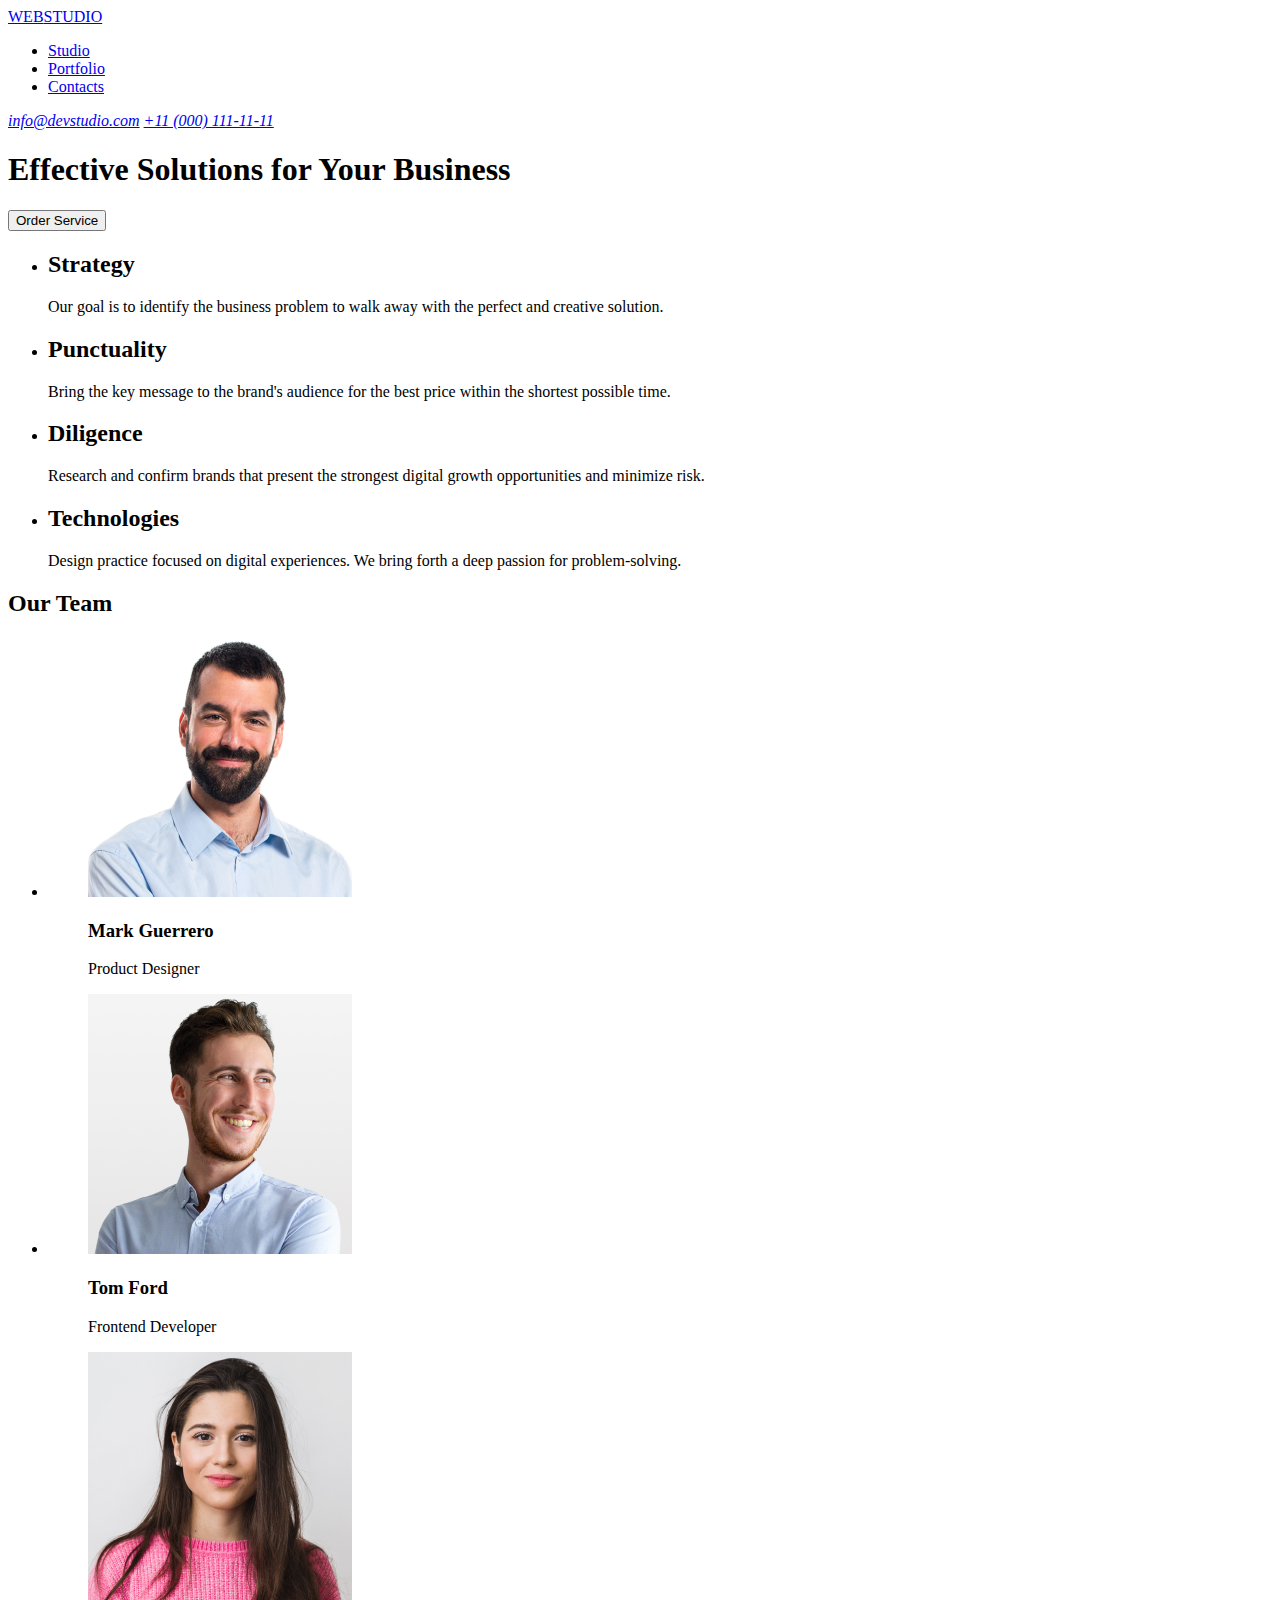
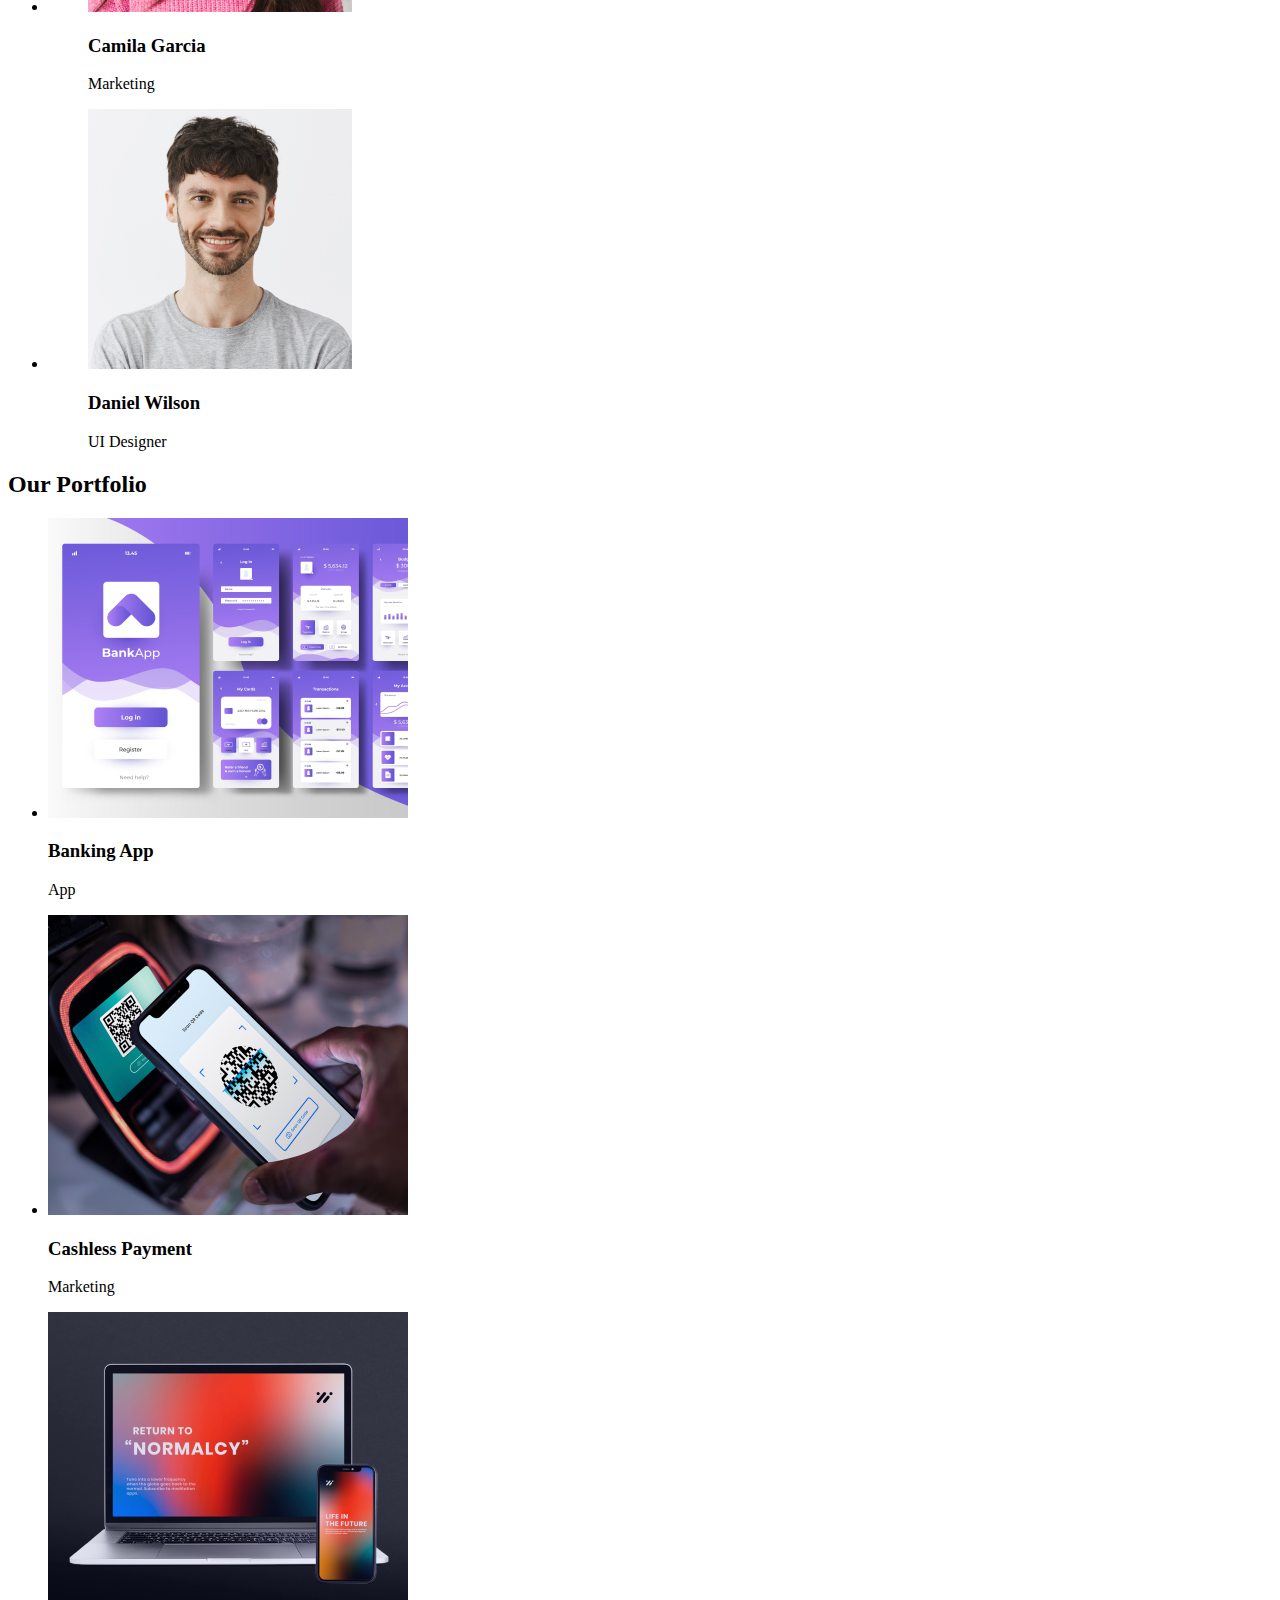
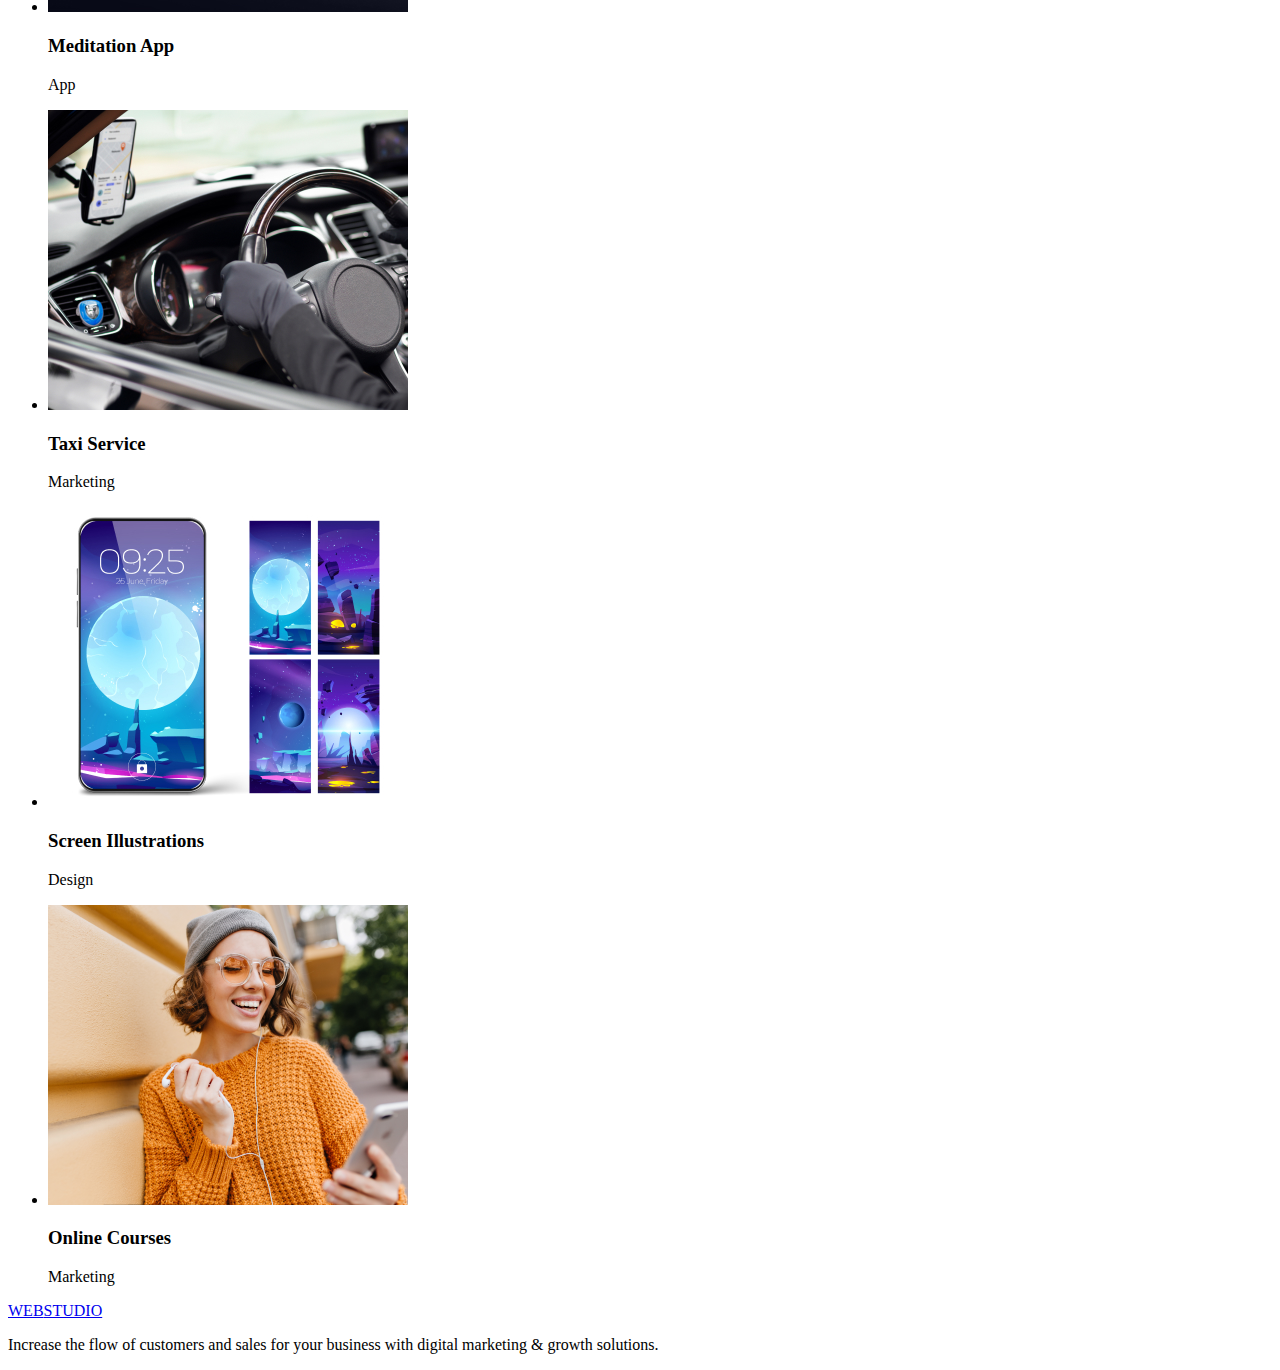
==== index.html @ b8e2048a "finish" ====
<!DOCTYPE html>
<html lang="en">
  <head>
    <meta charset="UTF-8" >
    <title>WEBSTUDIO</title>
    <link
      rel="stylesheet"
      href="https://cdnjs.cloudflare.com/ajax/libs/modern-normalize/3.0.0/modern-normalize.min.css"
      integrity="sha512-3axTZ/bKFZH5/qLFTl4U+mDbBDFW+5QO5L7D1HnOhlhJbcNDIVJxoNm6It77g0eUdzfKZlHirayqRC2qJaAOJw=="
      crossorigin="anonymous"
      referrerpolicy="no-referrer"
    >
    <link rel="stylesheet" href="styles.css" >
    <link
      href="https://fonts.googleapis.com/css2?family=Raleway:wght@700&family=Roboto:wght@400;500;700&display=swap"
      rel="stylesheet">
  </head>
  <body>
    <header class="header">
      <div class="logo">
        <a href="#"><span>WEB</span><span>STUDIO</span></a>
      </div>
      <nav class="nav">
        <ul class="nav-list">
          <li class="nav-item"><a href="#">Studio</a></li>
          <li class="nav-item"><a href="#">Portfolio</a></li>
          <li class="nav-item"><a href="#">Contacts</a></li>
        </ul>
      </nav>
      <address class="contact-info">
        <a href="mailto:info@devstudio.com">info@devstudio.com</a>
        <a href="tel:+110001111111">+11 (000) 111-11-11</a>
      </address>
    </header>
    <main>
      <section class="hero">
        <h1 class="hero-title">Effective Solutions for Your Business</h1>
        <button class="btn">Order Service</button>
      </section>
      <section class="features">
        <ul class="features-list">
          <li class="feature-item">
            <h2 class="feature-title">Strategy</h2>
            <p class="feature-description">
              Our goal is to identify the business problem to walk away with the
              perfect and creative solution.
            </p>
          </li>
          <li class="feature-item">
            <h2 class="feature-title">Punctuality</h2>
            <p class="feature-description">
              Bring the key message to the brand's audience for the best price
              within the shortest possible time.
            </p>
          </li>
          <li class="feature-item">
            <h2 class="feature-title">Diligence</h2>
            <p class="feature-description">
              Research and confirm brands that present the strongest digital
              growth opportunities and minimize risk.
            </p>
          </li>
          <li class="feature-item">
            <h2 class="feature-title">Technologies</h2>
            <p class="feature-description">
              Design practice focused on digital experiences. We bring forth a
              deep passion for problem-solving.
            </p>
          </li>
        </ul>
      </section>
      <section class="team">
        <h2 class="section-title">Our Team</h2>
        <ul class="team-list">
          <li class="team-member">
            <figure>
              <img
                src="images/Mark Guerrero.jpg"
                width="264"
                alt="Mark Guerrero">
              <figcaption>
                <h3 class="team-member-name">Mark Guerrero</h3>
                <p class="team-member-role">Product Designer</p>
              </figcaption>
            </figure>
          </li>
          <li class="team-member">
            <figure>
              <img src="images/Tom Ford.jpg" width="264" alt="Tom Ford" >
              <figcaption>
                <h3 class="team-member-name">Tom Ford</h3>
                <p class="team-member-role">Frontend Developer</p>
              </figcaption>
            </figure>
          </li>
          <li class="team-member">
            <figure>
              <img
                src="images/Camila Garcia.jpg"
                width="264"
                alt="Camila Garcia">
              <figcaption>
                <h3 class="team-member-name">Camila Garcia</h3>
                <p class="team-member-role">Marketing</p>
              </figcaption>
            </figure>
          </li>
          <li class="team-member">
            <figure>
              <img
                src="images/Daniel Wilson.jpg"
                width="264"
                alt="Daniel Wilson">
              <figcaption>
                <h3 class="team-member-name">Daniel Wilson</h3>
                <p class="team-member-role">UI Designer</p>
              </figcaption>
            </figure>
          </li>
        </ul>
      </section>
      <section class="portfolio">
        <h2 class="section-title">Our Portfolio</h2>
        <ul class="portfolio-list">
          <li class="portfolio-item">
            <img src="images/Banking App.jpg" width="360" alt="Banking App">
            <h3 class="portfolio-title">Banking App</h3>
            <p>App</p>
          </li>
          <li class="portfolio-item">
            <img
              src="images/Cashless Payment.jpg"
              width="360"
              alt="Cashless Payment">
            <h3 class="portfolio-title">Cashless Payment</h3>
            <p>Marketing</p>
          </li>
          <li class="portfolio-item">
            <img
              src="images/Meditation App.jpg"
              width="360"
              alt="Meditation App">
            <h3 class="portfolio-title">Meditation App</h3>
            <p>App</p>
          </li>
          <li class="portfolio-item">
            <img src="images/Taxi Service.jpg" width="360" alt="Taxi Service">
            <h3 class="portfolio-title">Taxi Service</h3>
            <p>Marketing</p>
          </li>
          <li class="portfolio-item">
            <img
              src="images/Screen Illustrations.jpg"
              width="360"
              alt="Screen Illustrations">
            <h3 class="portfolio-title">Screen Illustrations</h3>
            <p>Design</p>
          </li>
          <li class="portfolio-item">
            <img
              src="images/Online Courses.png"
              width="360"
              alt="Online Courses">
            <h3 class="portfolio-title">Online Courses</h3>
            <p>Marketing</p>
          </li>
        </ul>
      </section>
    </main>
    <footer class="footer">
      <div class="footer-content">
        <a href="#"><span>WEB</span><span>STUDIO</span></a>
        <p>
          Increase the flow of customers and sales for your business with
          digital marketing & growth solutions.
        </p>
      </div>
    </footer>
  </body>
</html>
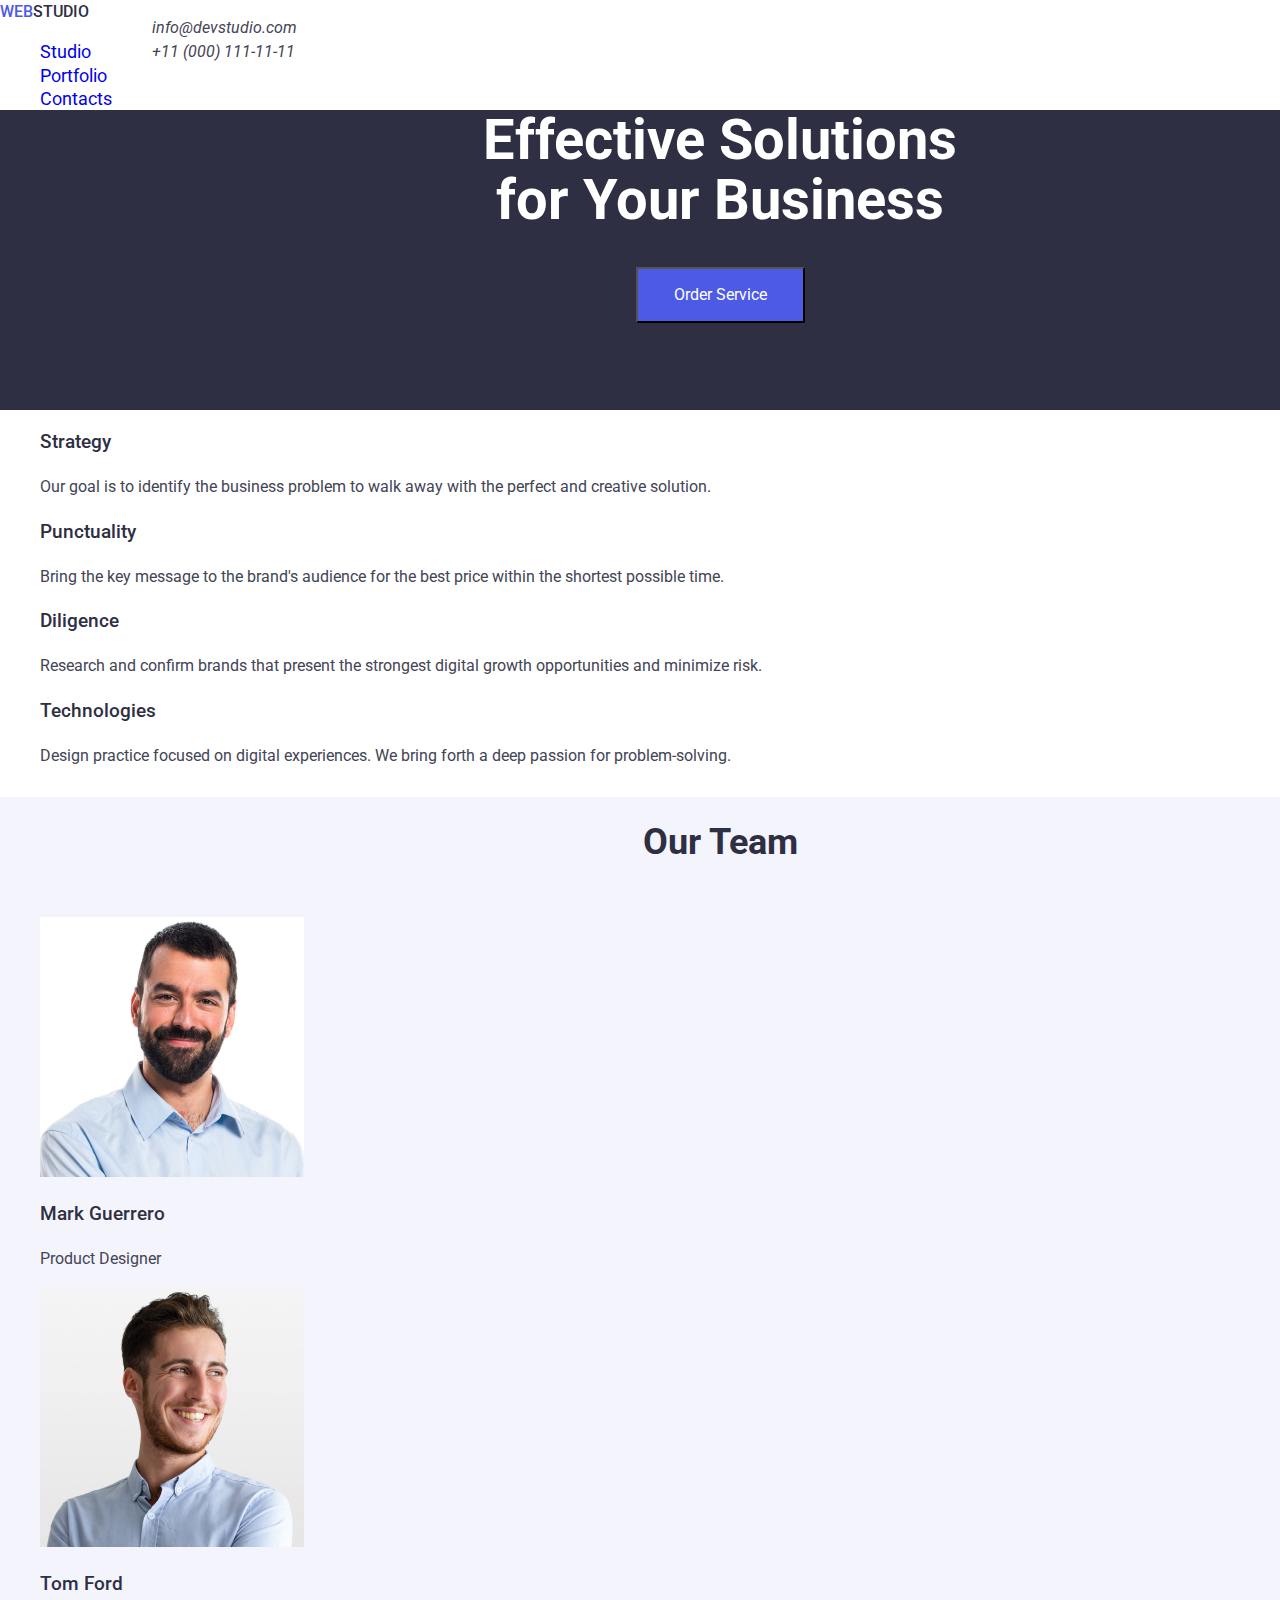
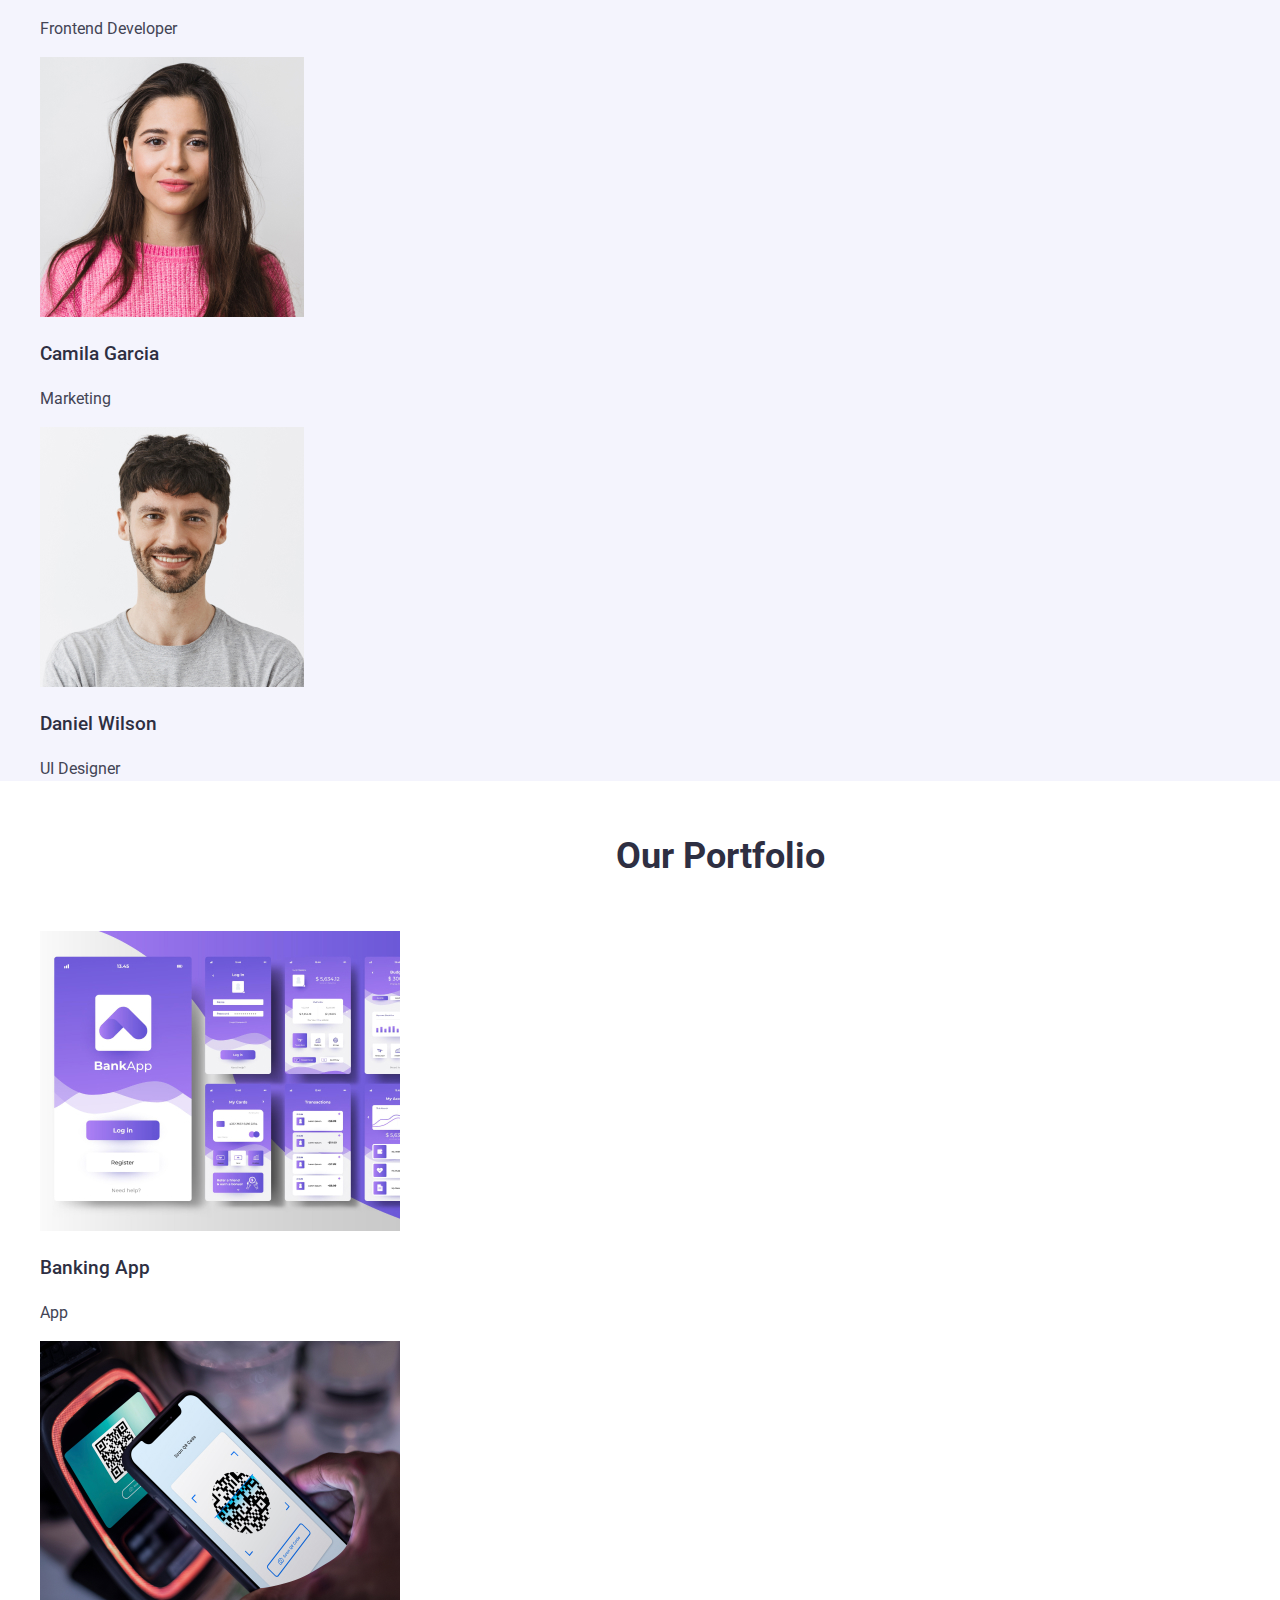
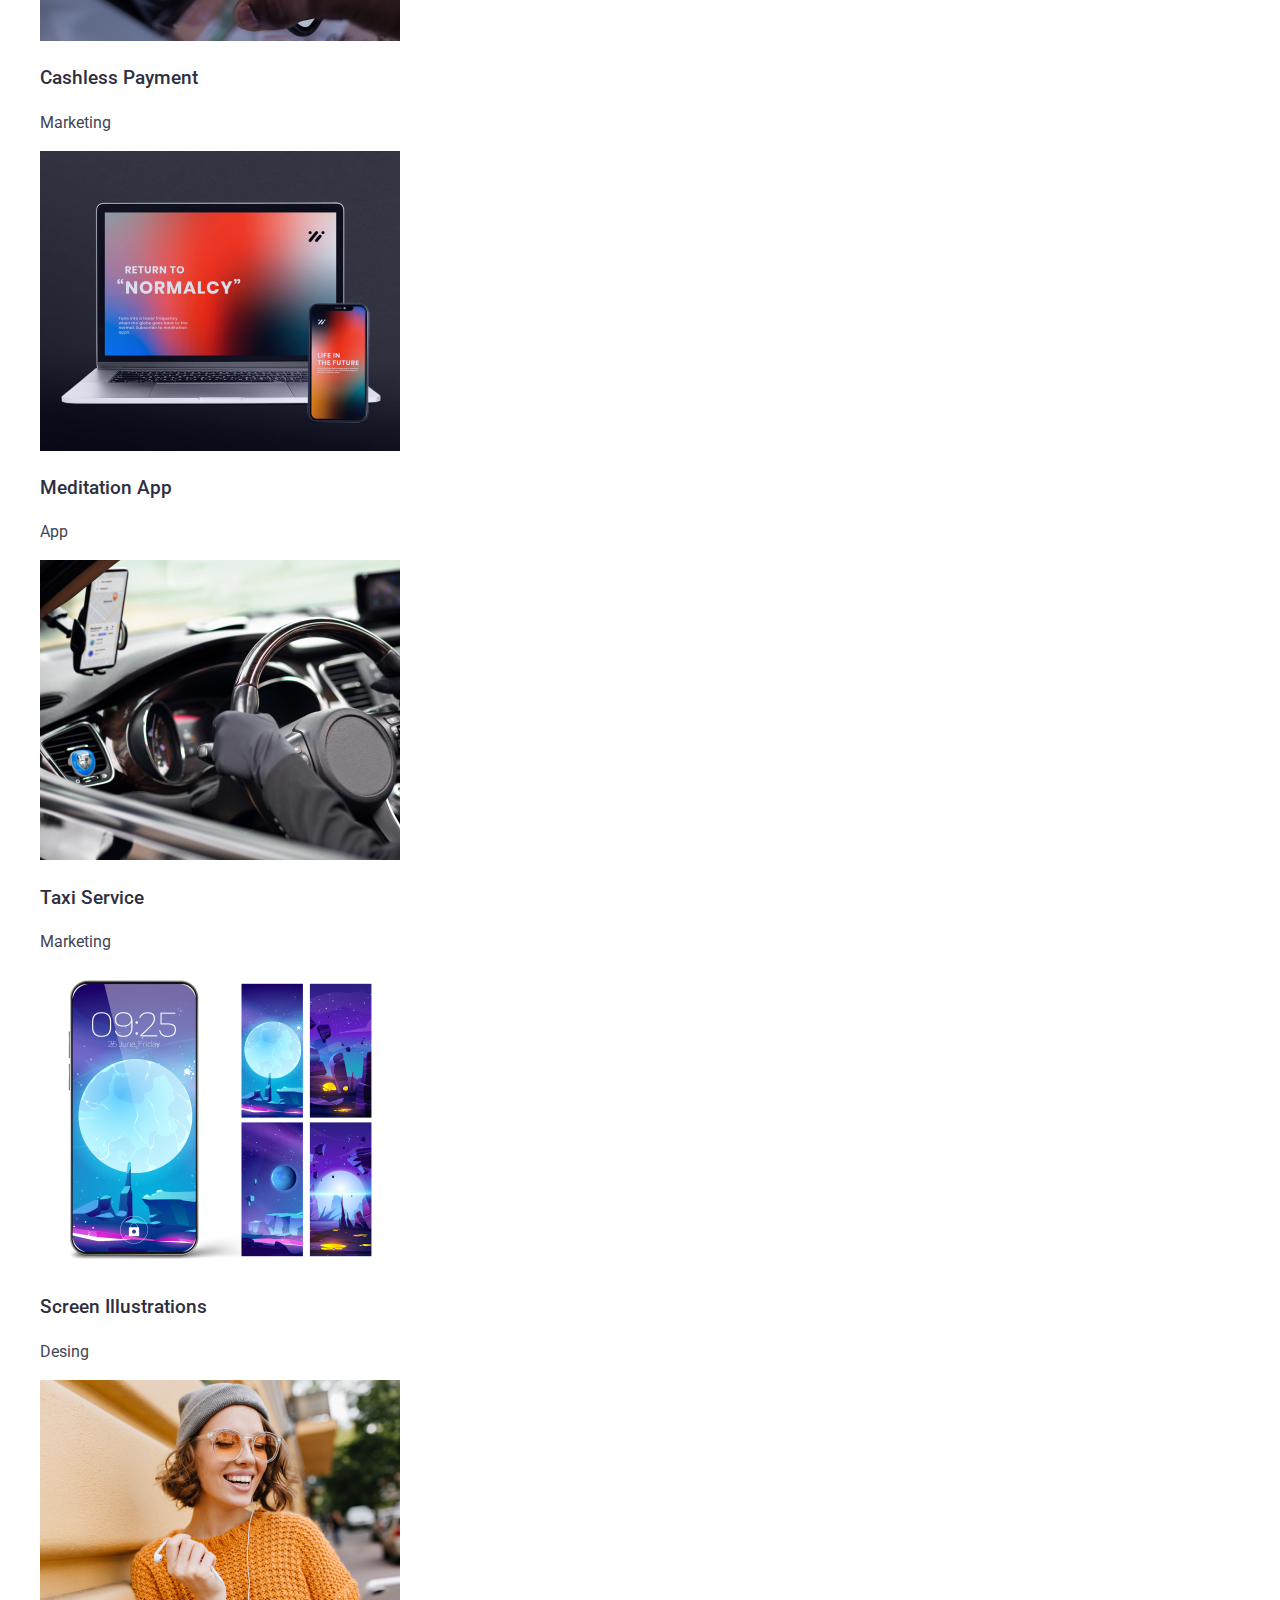
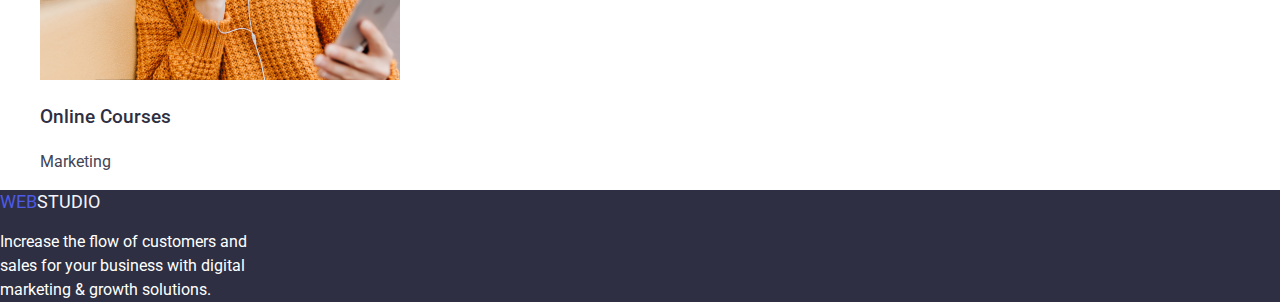
==== commit 521441b6: "added" ====
--- a/index.html
+++ b/index.html
@@ -1,180 +1,157 @@
 <!DOCTYPE html>
 <html lang="en">
   <head>
-    <meta charset="UTF-8" >
-    <title>WEBSTUDIO</title>
+    <meta charset="UTF-8" />
+    <title>Web Studio Main Page</title>
     <link
+      href="https://fonts.googleapis.com/css2?family=Roboto:ital,wght@0,100;0,300;0,400;0,500;0,700;0,900;1,100;1,300;1,400;1,500;1,700;1,900&display=swap"
       rel="stylesheet"
-      href="https://cdnjs.cloudflare.com/ajax/libs/modern-normalize/3.0.0/modern-normalize.min.css"
-      integrity="sha512-3axTZ/bKFZH5/qLFTl4U+mDbBDFW+5QO5L7D1HnOhlhJbcNDIVJxoNm6It77g0eUdzfKZlHirayqRC2qJaAOJw=="
-      crossorigin="anonymous"
-      referrerpolicy="no-referrer"
-    >
-    <link rel="stylesheet" href="styles.css" >
+    />
     <link
-      href="https://fonts.googleapis.com/css2?family=Raleway:wght@700&family=Roboto:wght@400;500;700&display=swap"
-      rel="stylesheet">
+      href="https://fonts.googleapis.com/css2?family=Raleway:ital,wght@0,100..900;1,100..900&display=swap"
+      rel="stylesheet"
+    />
+    <link
+      href="https://cdnjs.cloudflare.com/ajax/libs/modern-normalize/3.0.0/modern-normalize.css"
+      rel="stylesheet"
+    />
+    <link rel="stylesheet" href="css/styles.css" />
   </head>
   <body>
     <header class="header">
-      <div class="logo">
-        <a href="#"><span>WEB</span><span>STUDIO</span></a>
-      </div>
-      <nav class="nav">
-        <ul class="nav-list">
-          <li class="nav-item"><a href="#">Studio</a></li>
-          <li class="nav-item"><a href="#">Portfolio</a></li>
-          <li class="nav-item"><a href="#">Contacts</a></li>
+      <nav>
+        <a class="logo" href="#" target="_self"
+          ><span class="web-header">WEB</span
+          ><span class="studio-header">STUDIO</span>
+        </a>
+        <ul class="nav">
+          <li><a href="#">Studio</a></li>
+          <li><a href="#">Portfolio</a></li>
+          <li><a href="#">Contacts</a></li>
         </ul>
       </nav>
-      <address class="contact-info">
-        <a href="mailto:info@devstudio.com">info@devstudio.com</a>
-        <a href="tel:+110001111111">+11 (000) 111-11-11</a>
+      <address>
+        <ul class="adres">
+          <li><a href="mailto:info@devstudio.com">info@devstudio.com</a></li>
+          <li><a href="tel:+110001111111">+11 (000) 111-11-11</a></li>
+        </ul>
       </address>
     </header>
     <main>
-      <section class="hero">
-        <h1 class="hero-title">Effective Solutions for Your Business</h1>
-        <button class="btn">Order Service</button>
+      <!-- ilk butonlu bölüm -->
+      <section class="section-one">
+        <h1 class="h1">
+          Effective Solutions<br />
+          for Your Business
+        </h1>
+        <button class="order-button" type="button">Order Service</button>
       </section>
-      <section class="features">
-        <ul class="features-list">
-          <li class="feature-item">
-            <h2 class="feature-title">Strategy</h2>
-            <p class="feature-description">
+      <!-- ikinci resimlerin arasında ki bölüm -->
+      <section class="section-two">
+        <ul>
+          <li>
+            <h3 class="title-h3">Strategy</h3>
+            <p>
               Our goal is to identify the business problem to walk away with the
               perfect and creative solution.
             </p>
           </li>
-          <li class="feature-item">
-            <h2 class="feature-title">Punctuality</h2>
-            <p class="feature-description">
+          <li>
+            <h3 class="title-h3">Punctuality</h3>
+            <p>
               Bring the key message to the brand's audience for the best price
               within the shortest possible time.
             </p>
           </li>
-          <li class="feature-item">
-            <h2 class="feature-title">Diligence</h2>
-            <p class="feature-description">
+          <li>
+            <h3 class="title-h3">Diligence</h3>
+            <p>
               Research and confirm brands that present the strongest digital
               growth opportunities and minimize risk.
             </p>
           </li>
-          <li class="feature-item">
-            <h2 class="feature-title">Technologies</h2>
-            <p class="feature-description">
+          <li>
+            <h3 class="title-h3">Technologies</h3>
+            <p>
               Design practice focused on digital experiences. We bring forth a
               deep passion for problem-solving.
             </p>
           </li>
         </ul>
       </section>
-      <section class="team">
-        <h2 class="section-title">Our Team</h2>
-        <ul class="team-list">
-          <li class="team-member">
-            <figure>
-              <img
-                src="images/Mark Guerrero.jpg"
-                width="264"
-                alt="Mark Guerrero">
-              <figcaption>
-                <h3 class="team-member-name">Mark Guerrero</h3>
-                <p class="team-member-role">Product Designer</p>
-              </figcaption>
-            </figure>
+      <!-- our team bölümü -->
+      <section class="section-our-team">
+        <h2>Our Team</h2>
+        <ul>
+          <li>
+            <img src="images/mark-guerrero.jpg" alt="Mark Guerrero's photo" />
+            <h3 class="title-h3">Mark Guerrero</h3>
+            <p>Product Designer</p>
           </li>
-          <li class="team-member">
-            <figure>
-              <img src="images/Tom Ford.jpg" width="264" alt="Tom Ford" >
-              <figcaption>
-                <h3 class="team-member-name">Tom Ford</h3>
-                <p class="team-member-role">Frontend Developer</p>
-              </figcaption>
-            </figure>
+          <li>
+            <img src="images/tom-ford.jpg" alt="Tom Ford's photo" />
+            <h3 class="title-h3">Tom Ford</h3>
+            <p>Frontend Developer</p>
           </li>
-          <li class="team-member">
-            <figure>
-              <img
-                src="images/Camila Garcia.jpg"
-                width="264"
-                alt="Camila Garcia">
-              <figcaption>
-                <h3 class="team-member-name">Camila Garcia</h3>
-                <p class="team-member-role">Marketing</p>
-              </figcaption>
-            </figure>
+          <li>
+            <img src="images/camila-garcia.jpg" alt="Camila Garcia' photo" />
+            <h3 class="title-h3">Camila Garcia</h3>
+            <p>Marketing</p>
           </li>
-          <li class="team-member">
-            <figure>
-              <img
-                src="images/Daniel Wilson.jpg"
-                width="264"
-                alt="Daniel Wilson">
-              <figcaption>
-                <h3 class="team-member-name">Daniel Wilson</h3>
-                <p class="team-member-role">UI Designer</p>
-              </figcaption>
-            </figure>
+          <li>
+            <img src="images/daniel-wilson.jpg" alt="Daniel Wilson' photo" />
+            <h3 class="title-h3">Daniel Wilson</h3>
+            <p>UI Designer</p>
           </li>
         </ul>
       </section>
-      <section class="portfolio">
-        <h2 class="section-title">Our Portfolio</h2>
-        <ul class="portfolio-list">
-          <li class="portfolio-item">
-            <img src="images/Banking App.jpg" width="360" alt="Banking App">
-            <h3 class="portfolio-title">Banking App</h3>
+      <!-- our portofilo bölümü -->
+      <section class="section-four">
+        <h2>Our Portfolio</h2>
+        <ul>
+          <li>
+            <img src="images/banking-app.jpg" alt="banking-app" />
+            <h3 class="title-h3">Banking App</h3>
             <p>App</p>
           </li>
-          <li class="portfolio-item">
-            <img
-              src="images/Cashless Payment.jpg"
-              width="360"
-              alt="Cashless Payment">
-            <h3 class="portfolio-title">Cashless Payment</h3>
+          <li>
+            <img src="images/cashless- payment.jpg" alt="cashless-payment" />
+            <h3 class="title-h3">Cashless Payment</h3>
             <p>Marketing</p>
           </li>
-          <li class="portfolio-item">
-            <img
-              src="images/Meditation App.jpg"
-              width="360"
-              alt="Meditation App">
-            <h3 class="portfolio-title">Meditation App</h3>
+          <li>
+            <img src="images/meditation -app.jpg" alt="Meditation-App" />
+            <h3 class="title-h3">Meditation App</h3>
             <p>App</p>
           </li>
-          <li class="portfolio-item">
-            <img src="images/Taxi Service.jpg" width="360" alt="Taxi Service">
-            <h3 class="portfolio-title">Taxi Service</h3>
+          <li>
+            <img src="images/taxi-service.jpg" alt="taxi-service" />
+            <h3 class="title-h3">Taxi Service</h3>
             <p>Marketing</p>
           </li>
-          <li class="portfolio-item">
-            <img
-              src="images/Screen Illustrations.jpg"
-              width="360"
-              alt="Screen Illustrations">
-            <h3 class="portfolio-title">Screen Illustrations</h3>
-            <p>Design</p>
+          <li>
+            <img src="images/screen-Illustrations.jpg" alt="Screen-Illustrations" />
+            <h3 class="title-h3">Screen Illustrations</h3>
+            <p>Desing</p>
           </li>
-          <li class="portfolio-item">
-            <img
-              src="images/Online Courses.png"
-              width="360"
-              alt="Online Courses">
-            <h3 class="portfolio-title">Online Courses</h3>
+          <li>
+            <img src="images/online-courses.png" alt="online-courses" />
+            <h3 class="title-h3">Online Courses</h3>
             <p>Marketing</p>
           </li>
         </ul>
       </section>
     </main>
     <footer class="footer">
-      <div class="footer-content">
-        <a href="#"><span>WEB</span><span>STUDIO</span></a>
-        <p>
-          Increase the flow of customers and sales for your business with
-          digital marketing & growth solutions.
-        </p>
-      </div>
+      <a href="#" target="_self"
+        ><span class="web">WEB</span><span class="studio">STUDIO</span>
+      </a>
+
+      <p>
+        Increase the flow of customers and<br />
+        sales for your business with digital<br />
+        marketing & growth solutions.
+      </p>
     </footer>
   </body>
 </html>--- a/css/styles.css
+++ b/css/styles.css
@@ -0,0 +1,176 @@
+body {
+  width: 1440px;
+  height:3300px;
+  background-color: #ffffff;
+  font-family: "Roboto", sans-serif;
+  color: #434455;
+}
+
+.logo {
+  color: #2e2f42;
+  list-style-type: none;
+  font-weight: 500;
+  font-size: 1em;
+  line-height: 24px;
+  initial-letter: 2%;
+  text-decoration: none;
+}
+.header{
+  width: 1440px;
+  height: 72px;
+  display: flex;
+}
+.web-header{
+    color: #4D5AE5;
+}
+.studio-header{
+  color:#2E2F42;
+}
+.nav {
+  list-style-type: none;
+}
+.nav :hover,
+.nav :focus {
+  color: #404bbf;
+}
+.nav a{
+  font-family:"Ralewey" sans-serif;
+  text-decoration: none;
+  font-weight:700px;
+  font-size:18px;
+  line-height: 1.3125em;
+  letter-spacing:3%;
+}
+.adres {
+  list-style-type: none;
+  font-weight: 400;
+  font-size: 1em;
+  line-height: 24px;
+  initial-letter: 2%;
+}
+.adres :hover,
+.adres :focus {
+  color: #404bbf;
+}
+.adres a{
+    text-decoration: none;
+    color:#434455;
+}
+.title-h3{
+  color:#2E2F42;
+  font-weight: 500;
+  font-size: 20 px;
+  line-height: 1.5em;
+  initial-letter: 2%;
+}
+.section-one{
+  background-color: #2E2F42;
+  Width: 1440px;
+  Height: 300px;
+  top: 250px;
+  text-align: center;
+
+}
+.h1{
+  color: #FFFFFF;
+  font-weight:700px;
+  font-size:56px;
+  line-height:60px;
+  letter-spacing: 2%;
+  text-align: center;
+}
+.order-button{
+  background-color: #4D5AE5;
+  color: #ffffff;
+  width:169px ;
+  height:56px ;
+  cursor: pointer;
+}
+.order-button:hover{
+  background-color:#404BBF;
+}
+.order-button:focus{
+  background-color:#404BBF;
+}
+
+.section-two li {
+  list-style-type: none;
+}
+
+.section-two p{
+   font-weight: 400;
+   font-size: 16px;
+   line-height: 1.5em;
+   initial-letter: 2%;
+}
+.section-our-team{
+  background-color: #F4F4FD;
+}
+.section-our-team h2{
+  color: #2E2F42;
+  font-weight:700px;
+  font-size:36px;
+  line-height:2.5em;
+  letter-spacing: 2%;
+  text-align: center;
+}
+.section-our-team li{
+  list-style-type: none;
+}
+.section-our-team img{
+  width:264px;
+  height:260px;
+}
+
+.section-our-team p{
+  font-weight:400;
+  font-size:16px;
+  line-height:1.5em;
+  letter-spacing: 2%;
+}
+.section-four h2{
+  color: #2E2F42;
+  font-weight:700px;
+  font-size:36px;
+  line-height:2.5em;
+  letter-spacing: 2%;
+  text-align: center;
+}
+.section-four li{
+  list-style-type: none;
+}
+.section-four img{
+  width: 360px;
+  height: 300px;
+}
+
+.section-four p{
+  font-weight:400;
+  font-size:16px;
+  line-height:1.5em;
+  letter-spacing: 2%;
+}
+.footer {
+  background-color: #2E2F42;
+  color:#ffffff;
+}
+.footer a{
+  font-family:"Ralewey" sans-serif;
+  text-decoration: none;
+  font-weight:700px;
+  font-size:18px;
+  line-height:1.3125em;
+  letter-spacing:3%;
+}
+.web{
+  color: #4D5AE5;
+}
+.studio{
+  color:#F4F4FD;
+}
+.footer p{
+  font-weight:400;
+  font-size:16px;
+  line-height:1.5em;
+  letter-spacing: 2%;
+}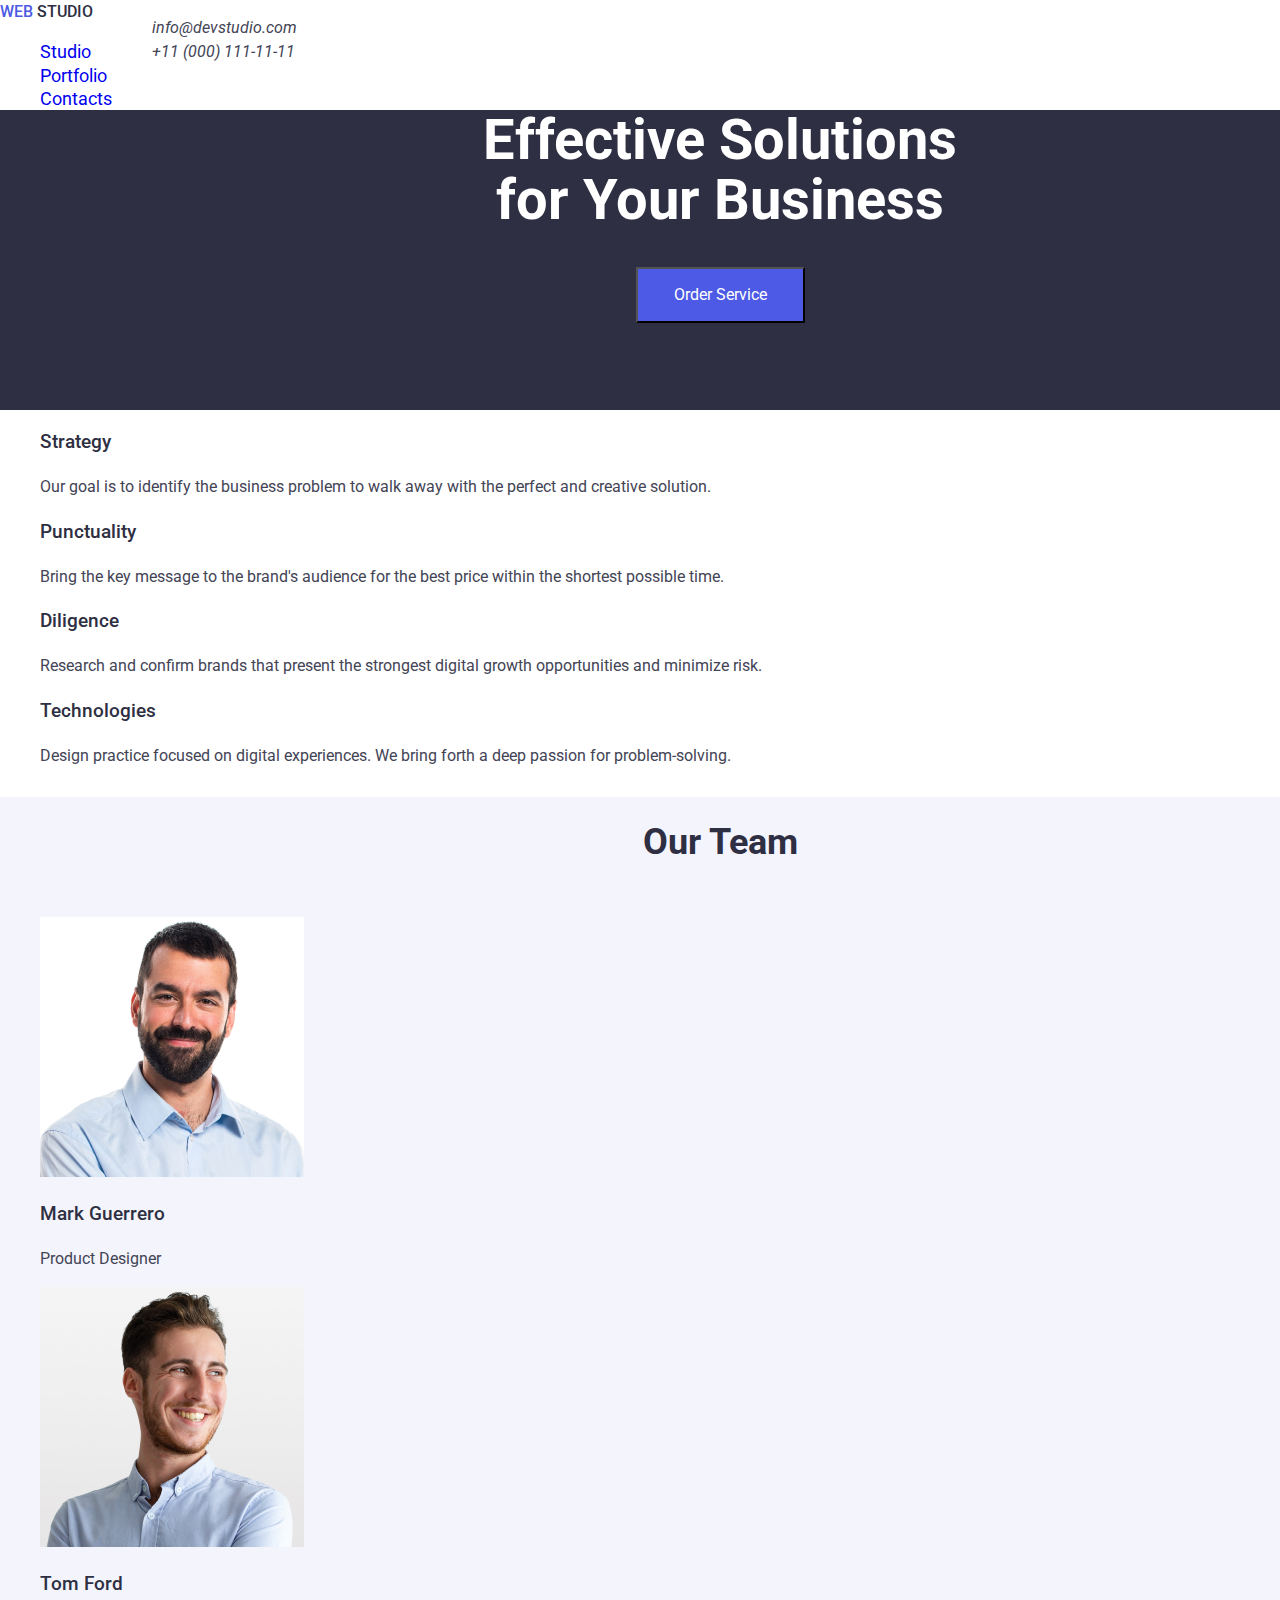
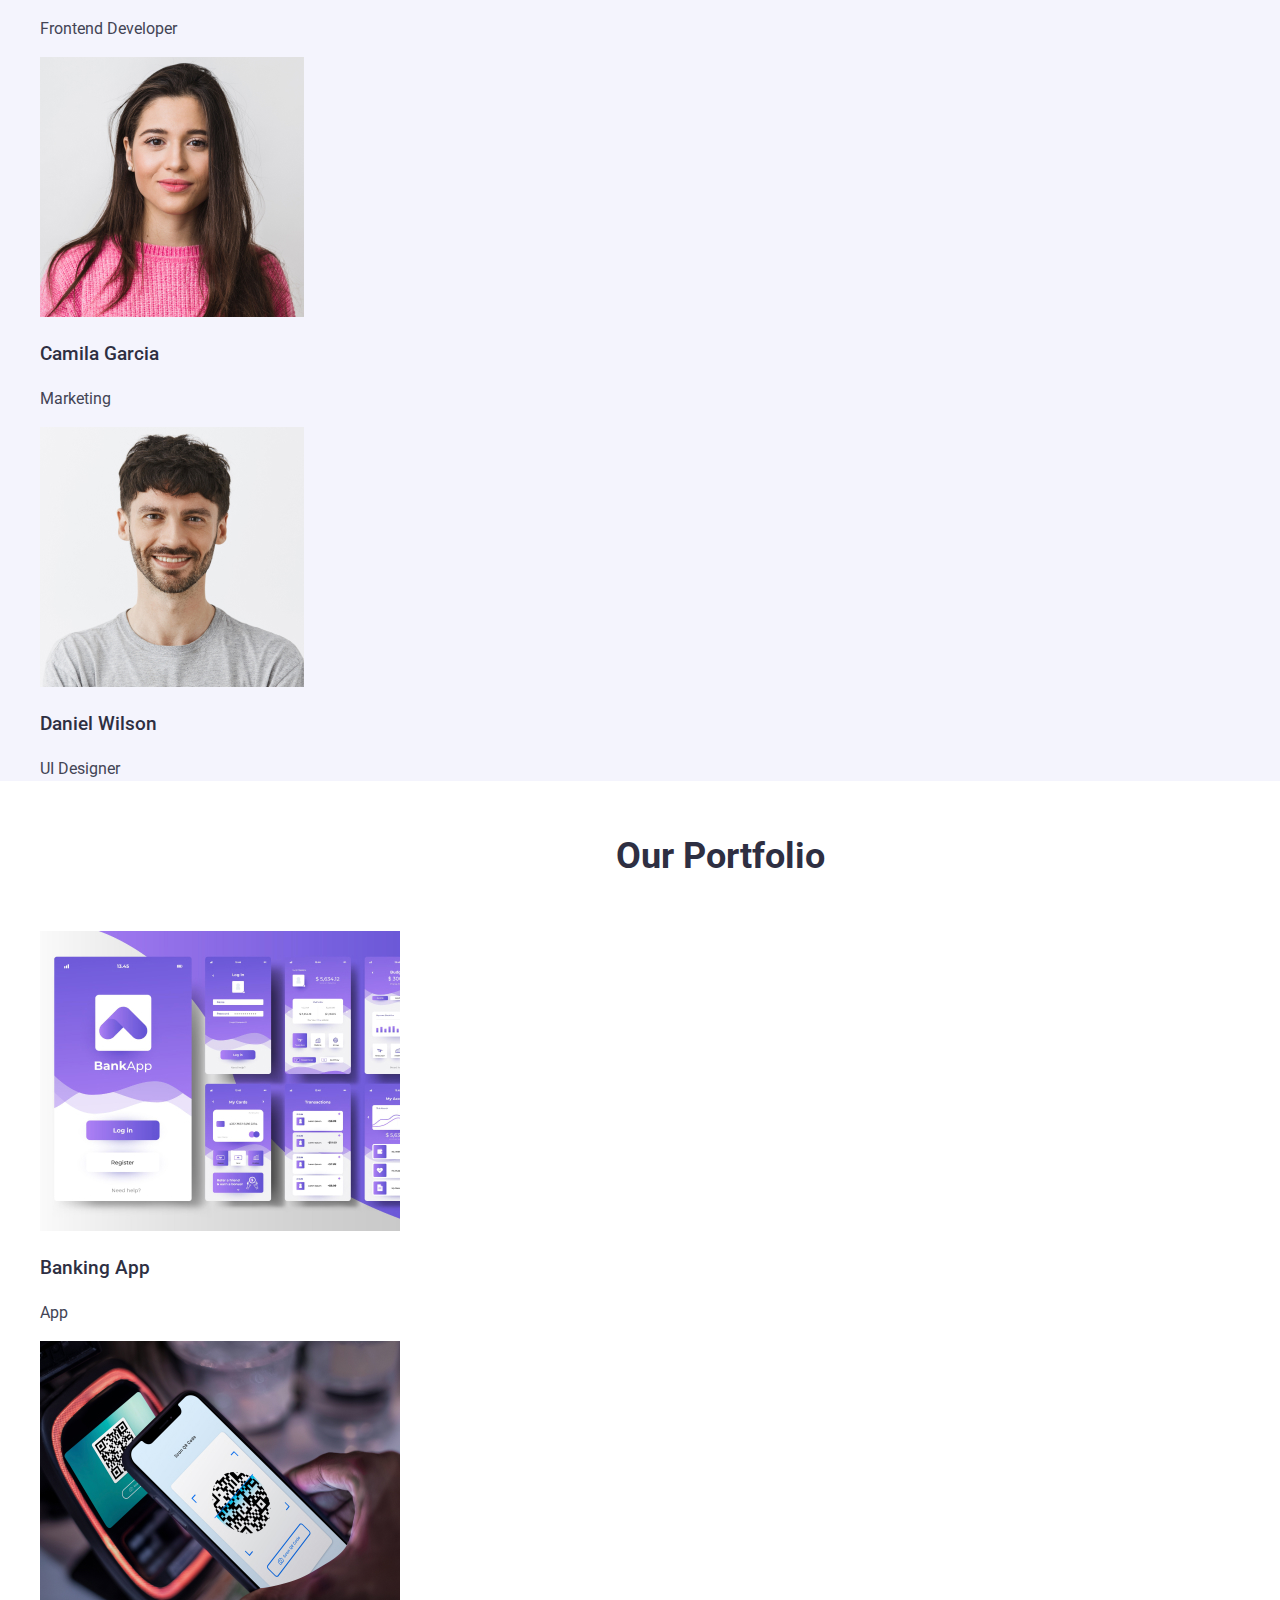
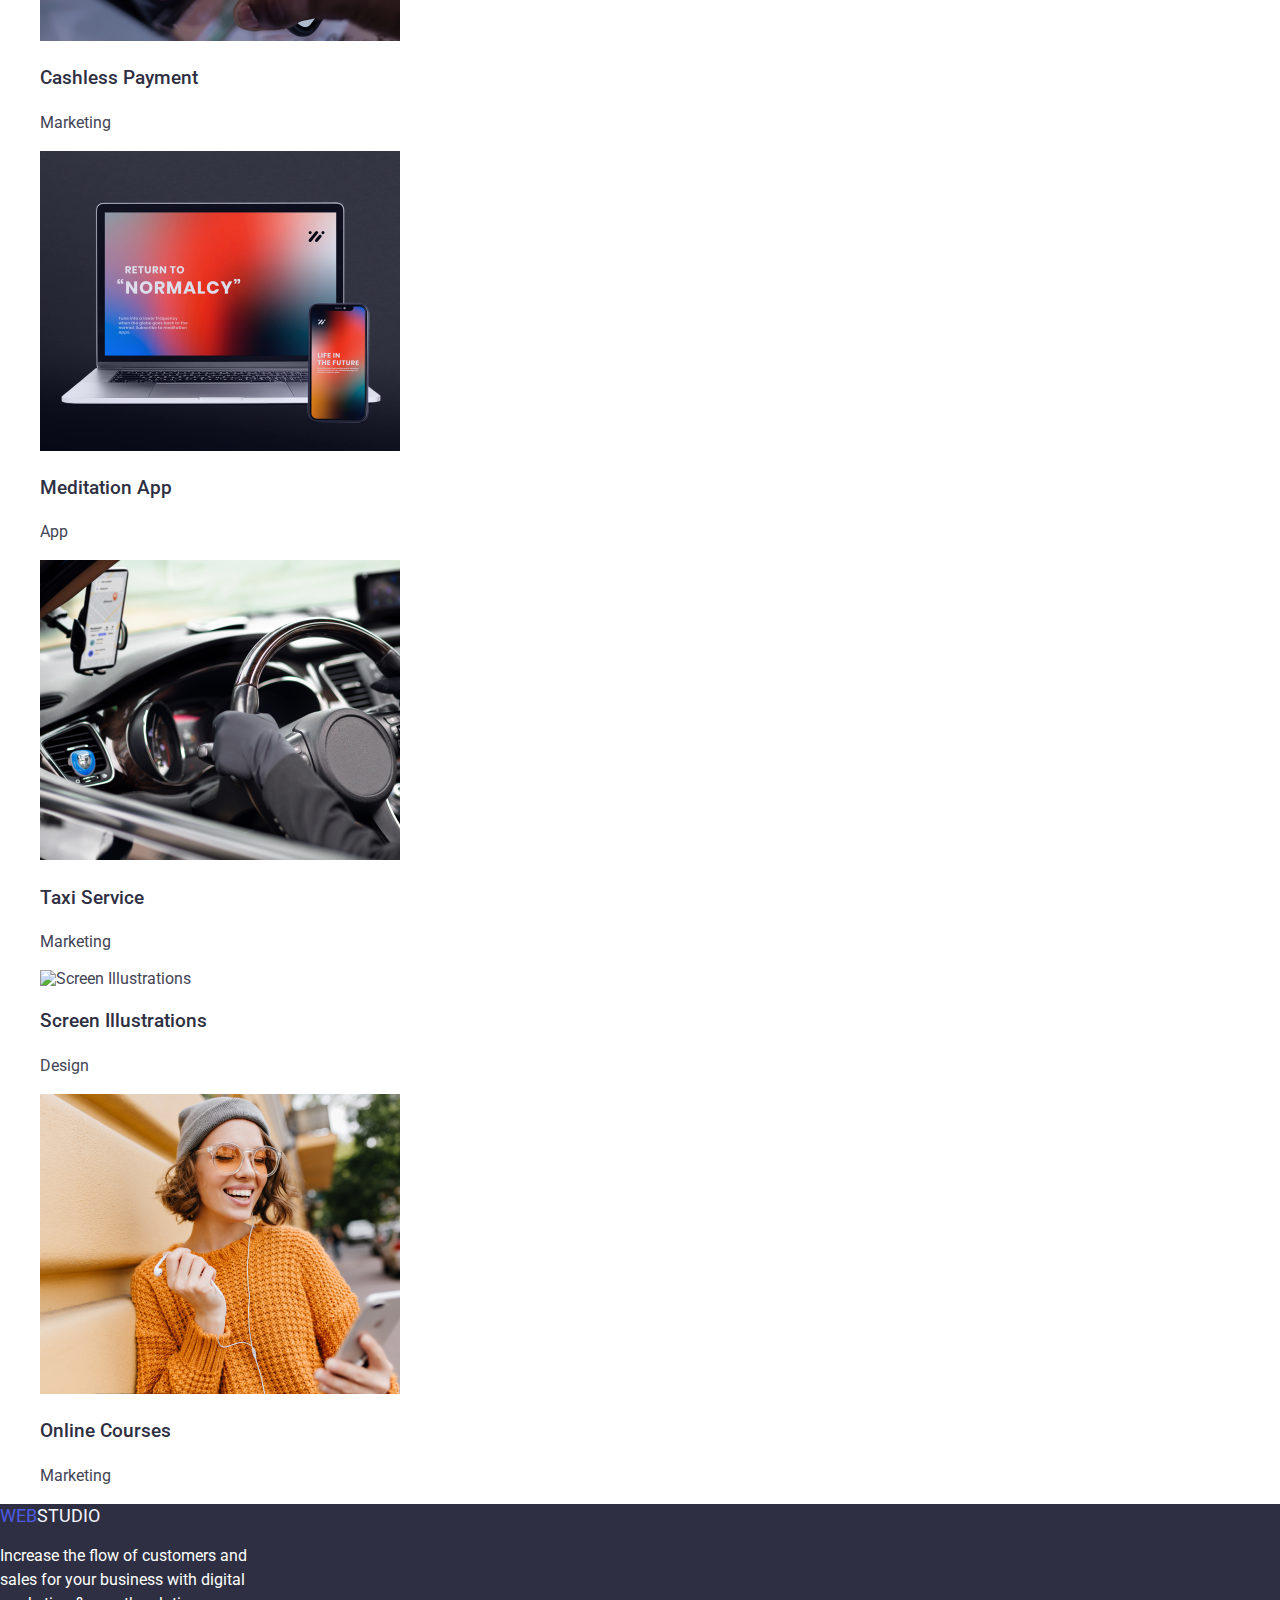
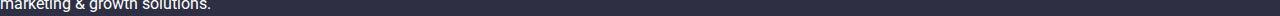
==== commit d41ee3db: "finish" ====
--- a/index.html
+++ b/index.html
@@ -3,26 +3,24 @@
   <head>
     <meta charset="UTF-8" />
     <title>Web Studio Main Page</title>
-    <link
-      href="https://fonts.googleapis.com/css2?family=Roboto:ital,wght@0,100;0,300;0,400;0,500;0,700;0,900;1,100;1,300;1,400;1,500;1,700;1,900&display=swap"
-      rel="stylesheet"
-    />
-    <link
-      href="https://fonts.googleapis.com/css2?family=Raleway:ital,wght@0,100..900;1,100..900&display=swap"
-      rel="stylesheet"
-    />
-    <link
-      href="https://cdnjs.cloudflare.com/ajax/libs/modern-normalize/3.0.0/modern-normalize.css"
-      rel="stylesheet"
-    />
+
+    <!-- Google Fonts Bağlantıları -->
+    <link href="https://fonts.googleapis.com/css2?family=Roboto:wght@100;300;400;500;700;900&display=swap" rel="stylesheet">
+    <link href="https://fonts.googleapis.com/css2?family=Raleway:wght@100;200;300;400;500;600;700;800;900&display=swap" rel="stylesheet">
+    
+    <!-- Normalize.css -->
+    <link href="https://cdnjs.cloudflare.com/ajax/libs/modern-normalize/3.0.0/modern-normalize.css" rel="stylesheet">
+
+    <!-- Projenin Stil Dosyası -->
     <link rel="stylesheet" href="css/styles.css" />
   </head>
+
   <body>
     <header class="header">
       <nav>
-        <a class="logo" href="#" target="_self"
-          ><span class="web-header">WEB</span
-          ><span class="studio-header">STUDIO</span>
+        <a class="logo" href="#" target="_self">
+          <span class="web-header">WEB</span>
+          <span class="studio-header">STUDIO</span>
         </a>
         <ul class="nav">
           <li><a href="#">Studio</a></li>
@@ -37,8 +35,9 @@
         </ul>
       </address>
     </header>
+    
     <main>
-      <!-- ilk butonlu bölüm -->
+      <!-- İlk butonlu bölüm -->
       <section class="section-one">
         <h1 class="h1">
           Effective Solutions<br />
@@ -46,40 +45,30 @@
         </h1>
         <button class="order-button" type="button">Order Service</button>
       </section>
-      <!-- ikinci resimlerin arasında ki bölüm -->
+      
+      <!-- İkinci resimlerin arasında ki bölüm -->
       <section class="section-two">
         <ul>
           <li>
             <h3 class="title-h3">Strategy</h3>
-            <p>
-              Our goal is to identify the business problem to walk away with the
-              perfect and creative solution.
-            </p>
+            <p>Our goal is to identify the business problem to walk away with the perfect and creative solution.</p>
           </li>
           <li>
             <h3 class="title-h3">Punctuality</h3>
-            <p>
-              Bring the key message to the brand's audience for the best price
-              within the shortest possible time.
-            </p>
+            <p>Bring the key message to the brand's audience for the best price within the shortest possible time.</p>
           </li>
           <li>
             <h3 class="title-h3">Diligence</h3>
-            <p>
-              Research and confirm brands that present the strongest digital
-              growth opportunities and minimize risk.
-            </p>
+            <p>Research and confirm brands that present the strongest digital growth opportunities and minimize risk.</p>
           </li>
           <li>
             <h3 class="title-h3">Technologies</h3>
-            <p>
-              Design practice focused on digital experiences. We bring forth a
-              deep passion for problem-solving.
-            </p>
+            <p>Design practice focused on digital experiences. We bring forth a deep passion for problem-solving.</p>
           </li>
         </ul>
       </section>
-      <!-- our team bölümü -->
+      
+      <!-- Our Team bölümü -->
       <section class="section-our-team">
         <h2>Our Team</h2>
         <ul>
@@ -94,59 +83,60 @@
             <p>Frontend Developer</p>
           </li>
           <li>
-            <img src="images/camila-garcia.jpg" alt="Camila Garcia' photo" />
+            <img src="images/camila-garcia.jpg" alt="Camila Garcia's photo" />
             <h3 class="title-h3">Camila Garcia</h3>
             <p>Marketing</p>
           </li>
           <li>
-            <img src="images/daniel-wilson.jpg" alt="Daniel Wilson' photo" />
+            <img src="images/daniel-wilson.jpg" alt="Daniel Wilson's photo" />
             <h3 class="title-h3">Daniel Wilson</h3>
             <p>UI Designer</p>
           </li>
         </ul>
       </section>
-      <!-- our portofilo bölümü -->
+      
+      <!-- Our Portfolio bölümü -->
       <section class="section-four">
         <h2>Our Portfolio</h2>
         <ul>
           <li>
-            <img src="images/banking-app.jpg" alt="banking-app" />
+            <img src="images/banking-app.jpg" alt="Banking App" />
             <h3 class="title-h3">Banking App</h3>
             <p>App</p>
           </li>
           <li>
-            <img src="images/cashless- payment.jpg" alt="cashless-payment" />
+            <img src="images/cashless-payment.jpg" alt="Cashless Payment" />
             <h3 class="title-h3">Cashless Payment</h3>
             <p>Marketing</p>
           </li>
           <li>
-            <img src="images/meditation -app.jpg" alt="Meditation-App" />
+            <img src="images/meditation-app.jpg" alt="Meditation App" />
             <h3 class="title-h3">Meditation App</h3>
             <p>App</p>
           </li>
           <li>
-            <img src="images/taxi-service.jpg" alt="taxi-service" />
+            <img src="images/taxi-service.jpg" alt="Taxi Service" />
             <h3 class="title-h3">Taxi Service</h3>
             <p>Marketing</p>
           </li>
           <li>
-            <img src="images/screen-Illustrations.jpg" alt="Screen-Illustrations" />
+            <img src="images/screen-illustrations.jpg" alt="Screen Illustrations" />
             <h3 class="title-h3">Screen Illustrations</h3>
-            <p>Desing</p>
+            <p>Design</p>
           </li>
           <li>
-            <img src="images/online-courses.png" alt="online-courses" />
+            <img src="images/online-courses.png" alt="Online Courses" />
             <h3 class="title-h3">Online Courses</h3>
             <p>Marketing</p>
           </li>
         </ul>
       </section>
     </main>
+    
     <footer class="footer">
-      <a href="#" target="_self"
-        ><span class="web">WEB</span><span class="studio">STUDIO</span>
+      <a href="#" target="_self">
+        <span class="web">WEB</span><span class="studio">STUDIO</span>
       </a>
-
       <p>
         Increase the flow of customers and<br />
         sales for your business with digital<br />
@@ -154,4 +144,4 @@
       </p>
     </footer>
   </body>
-</html>+</html>
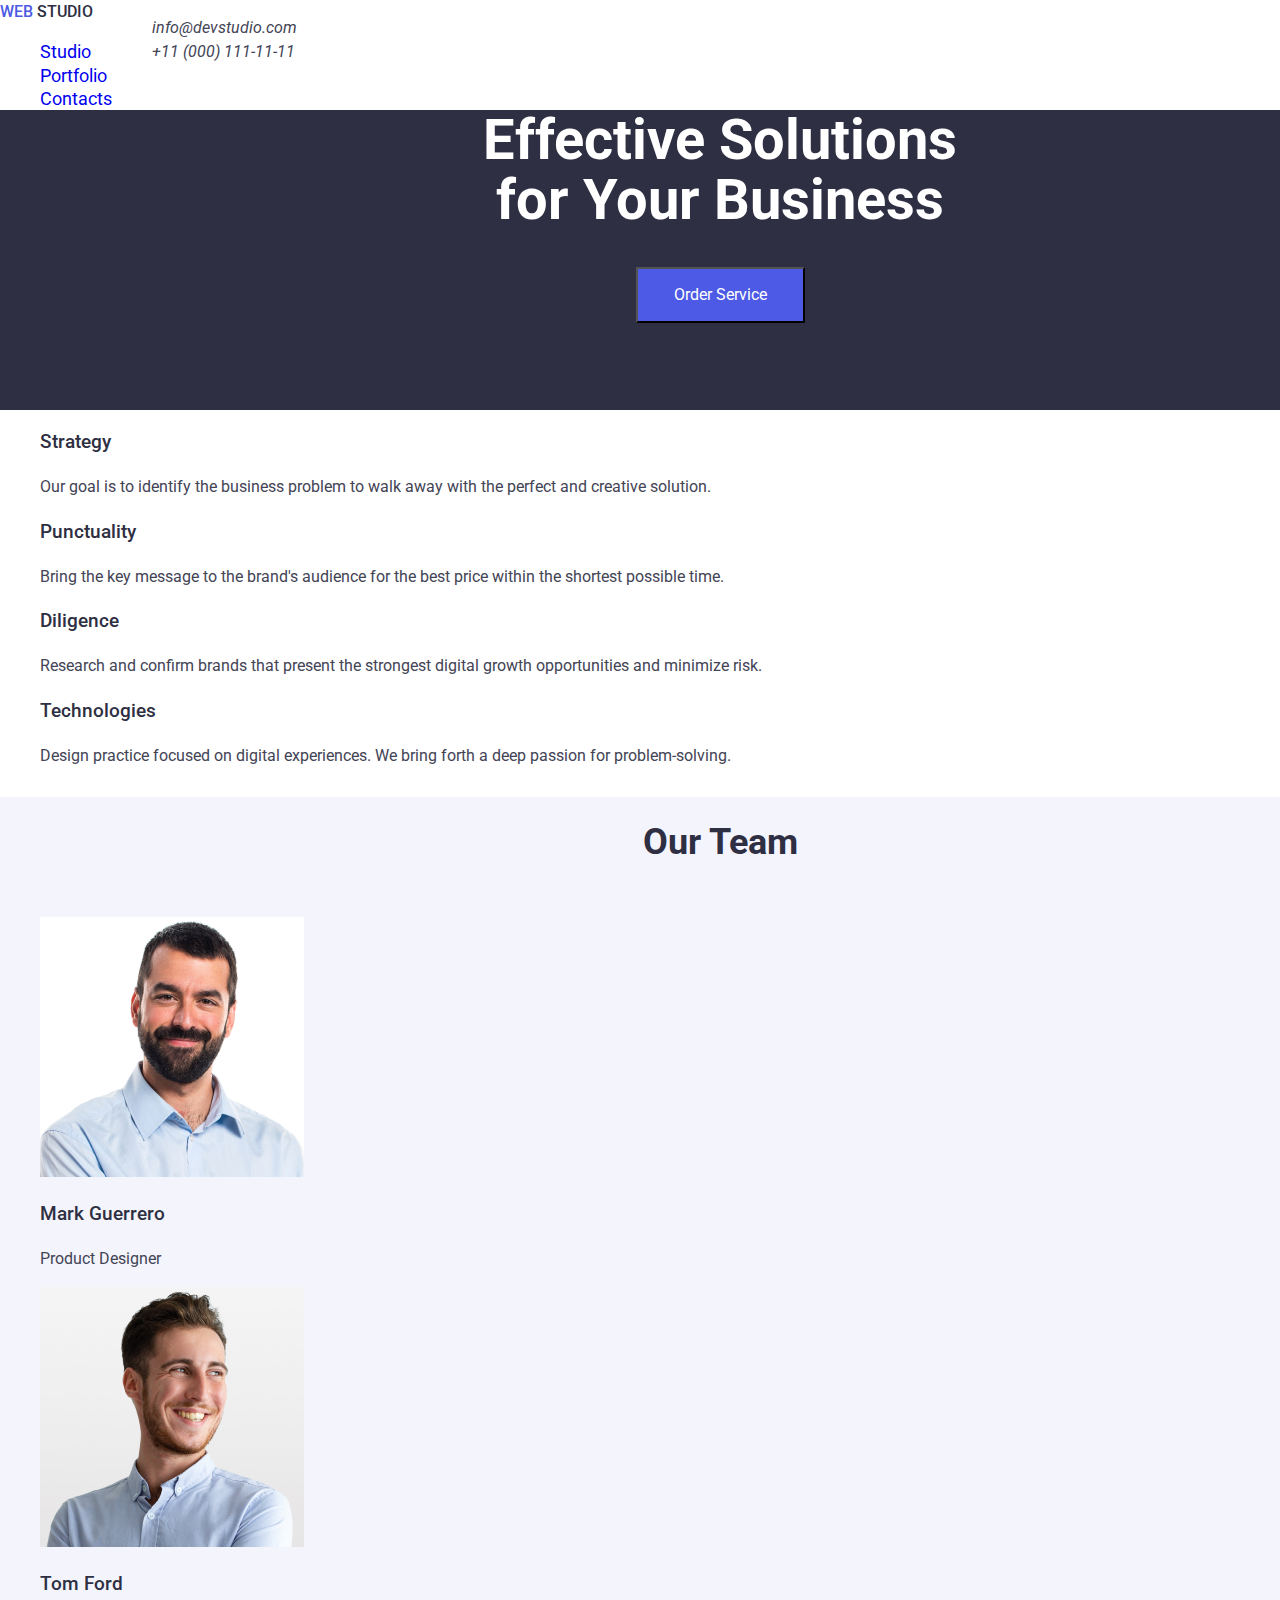
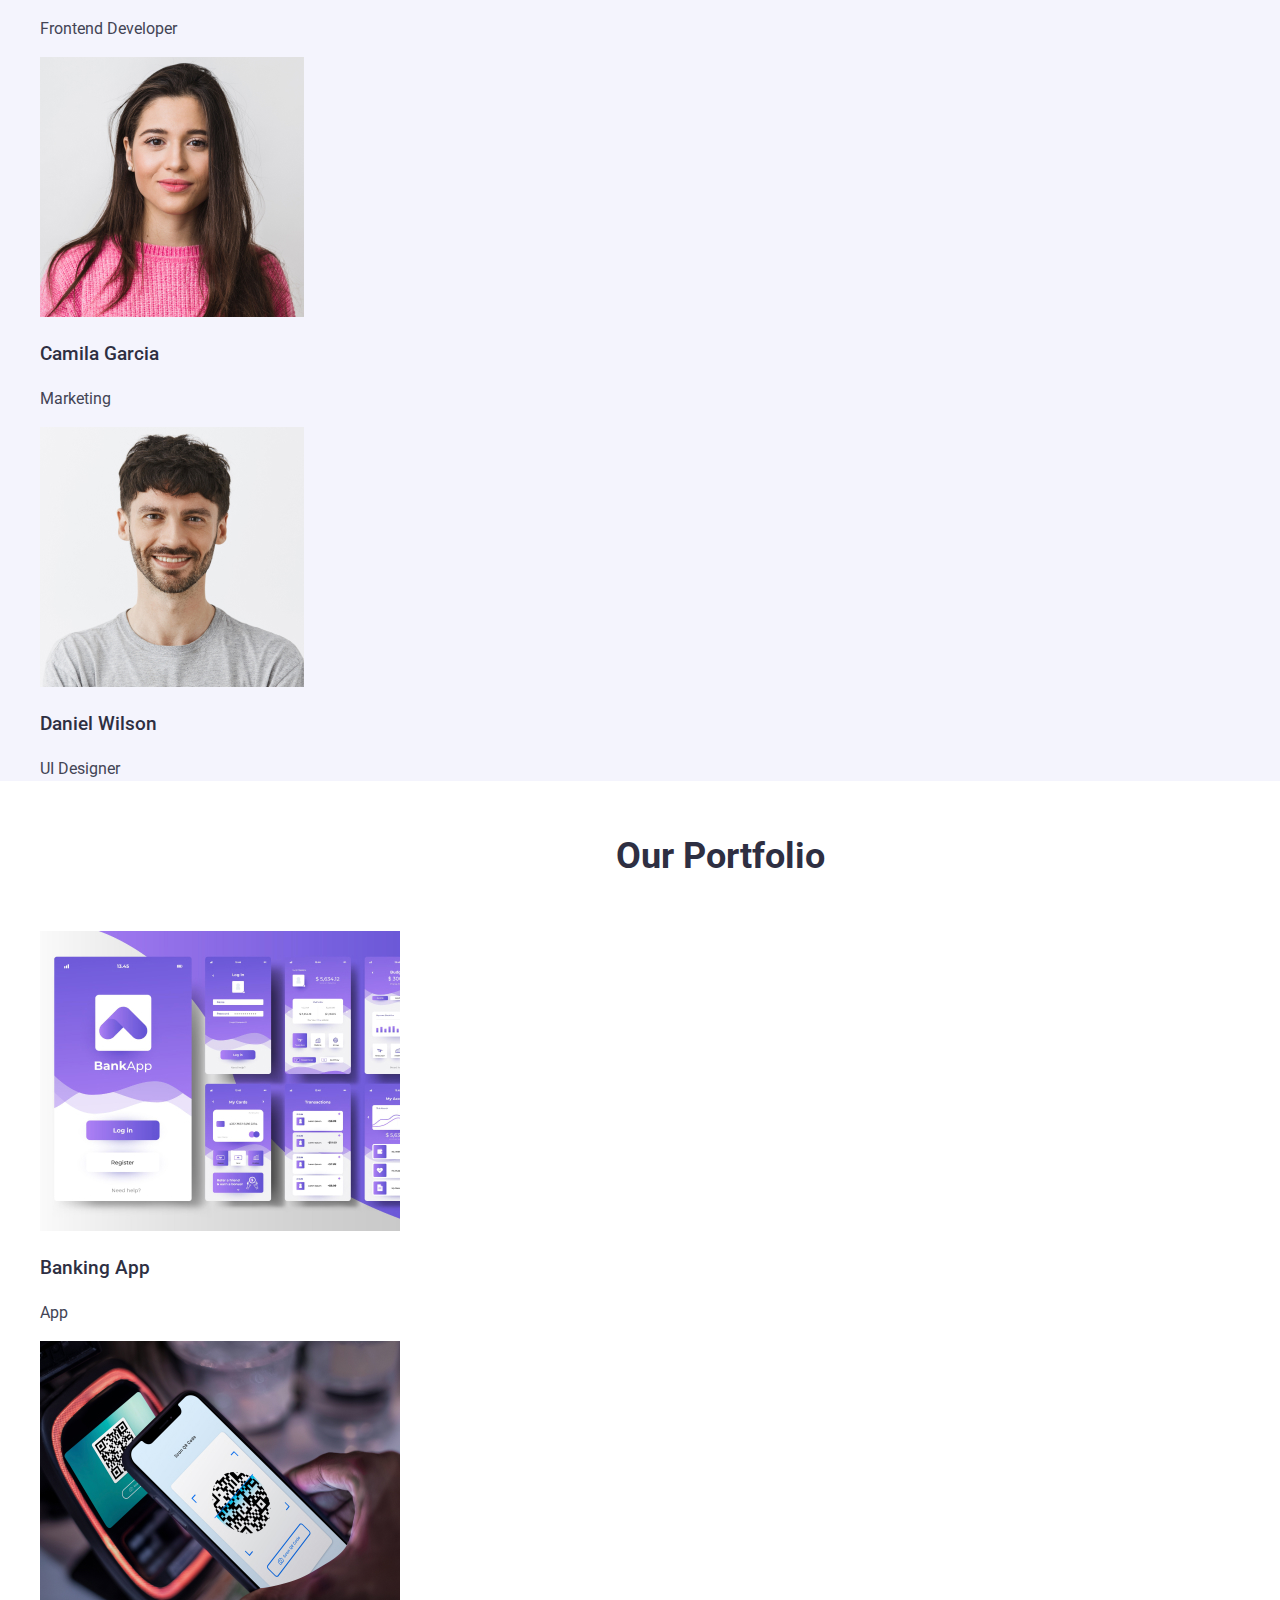
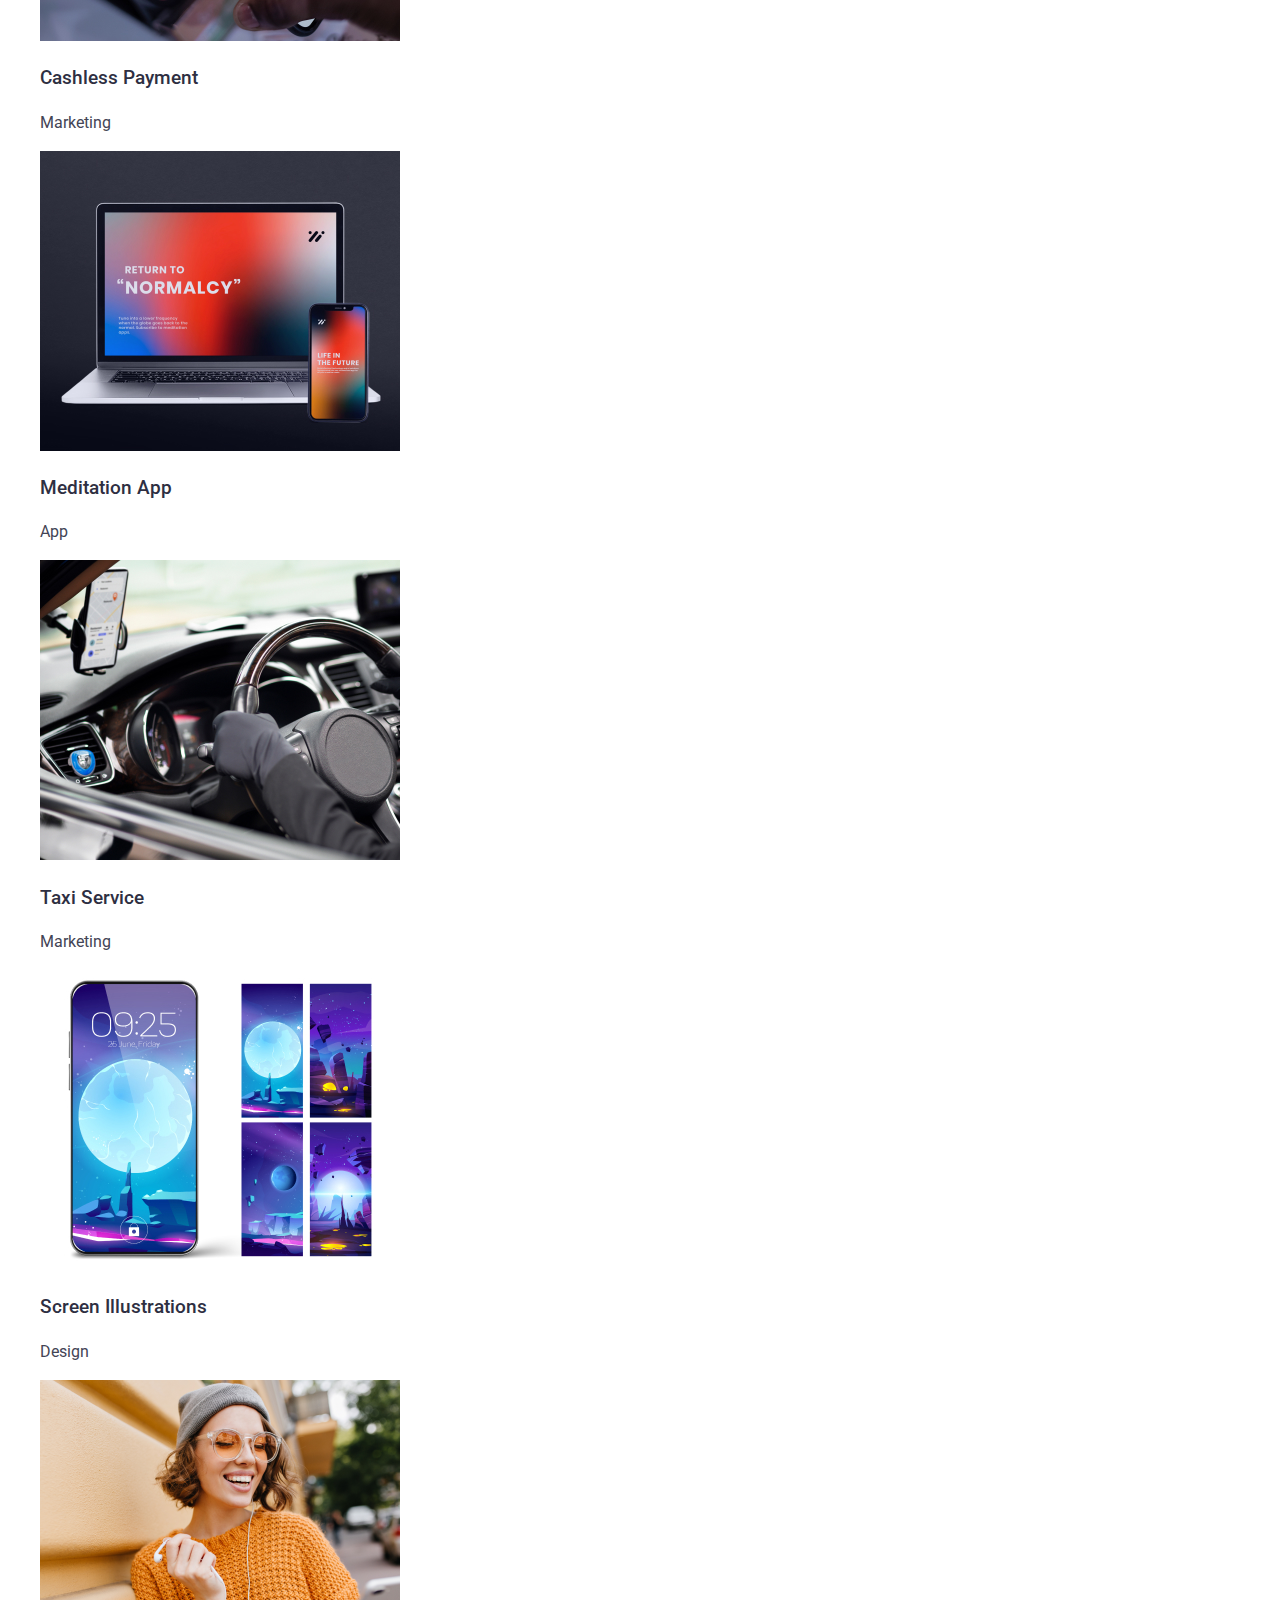
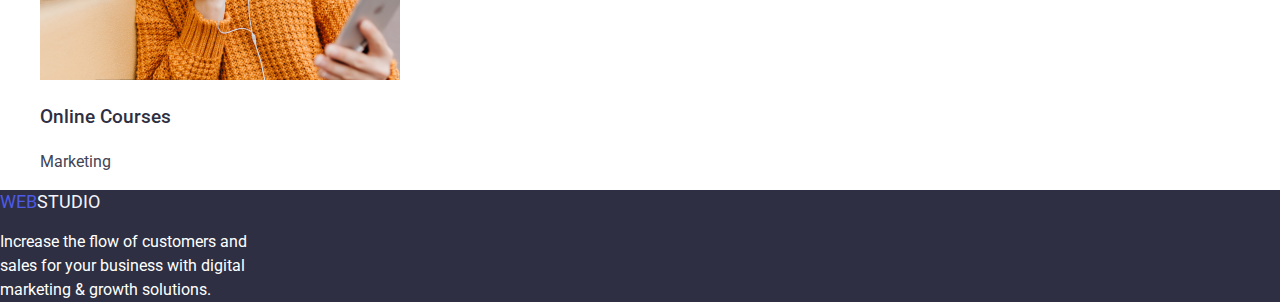
==== commit 54080613: "added" ====
--- a/index.html
+++ b/index.html
@@ -5,9 +5,7 @@
     <title>Web Studio Main Page</title>
 
     <!-- Google Fonts Bağlantıları -->
-    <link href="https://fonts.googleapis.com/css2?family=Roboto:wght@100;300;400;500;700;900&display=swap" rel="stylesheet">
-    <link href="https://fonts.googleapis.com/css2?family=Raleway:wght@100;200;300;400;500;600;700;800;900&display=swap" rel="stylesheet">
-    
+    <link href="https://fonts.googleapis.com/css2?family=Roboto:wght@100;300;400;500;700;900&family=Raleway:wght@100;200;300;400;500;600;700;800;900&display=swap" rel="stylesheet"> 
     <!-- Normalize.css -->
     <link href="https://cdnjs.cloudflare.com/ajax/libs/modern-normalize/3.0.0/modern-normalize.css" rel="stylesheet">
 
@@ -120,7 +118,7 @@
             <p>Marketing</p>
           </li>
           <li>
-            <img src="images/screen-illustrations.jpg" alt="Screen Illustrations" />
+            <img src="images/screen.jpg" alt="Screen Illustrations" />
             <h3 class="title-h3">Screen Illustrations</h3>
             <p>Design</p>
           </li>
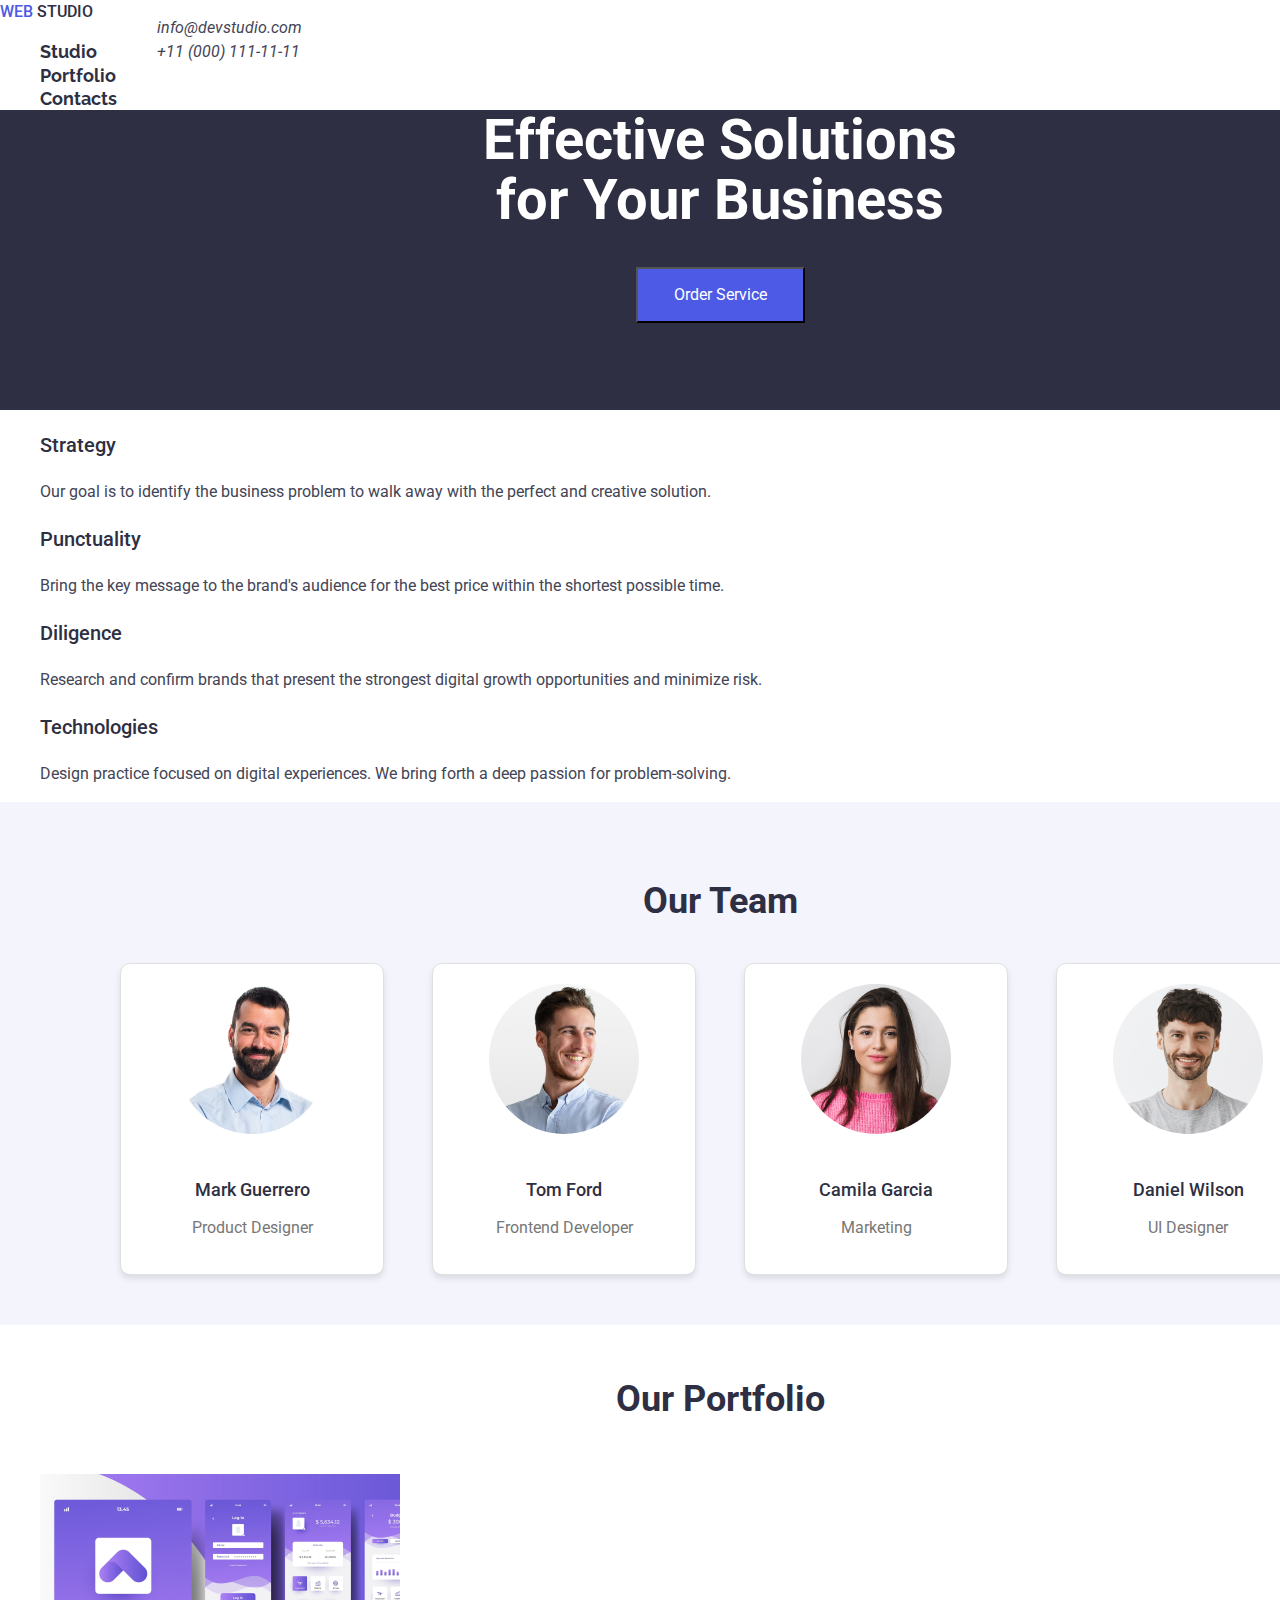
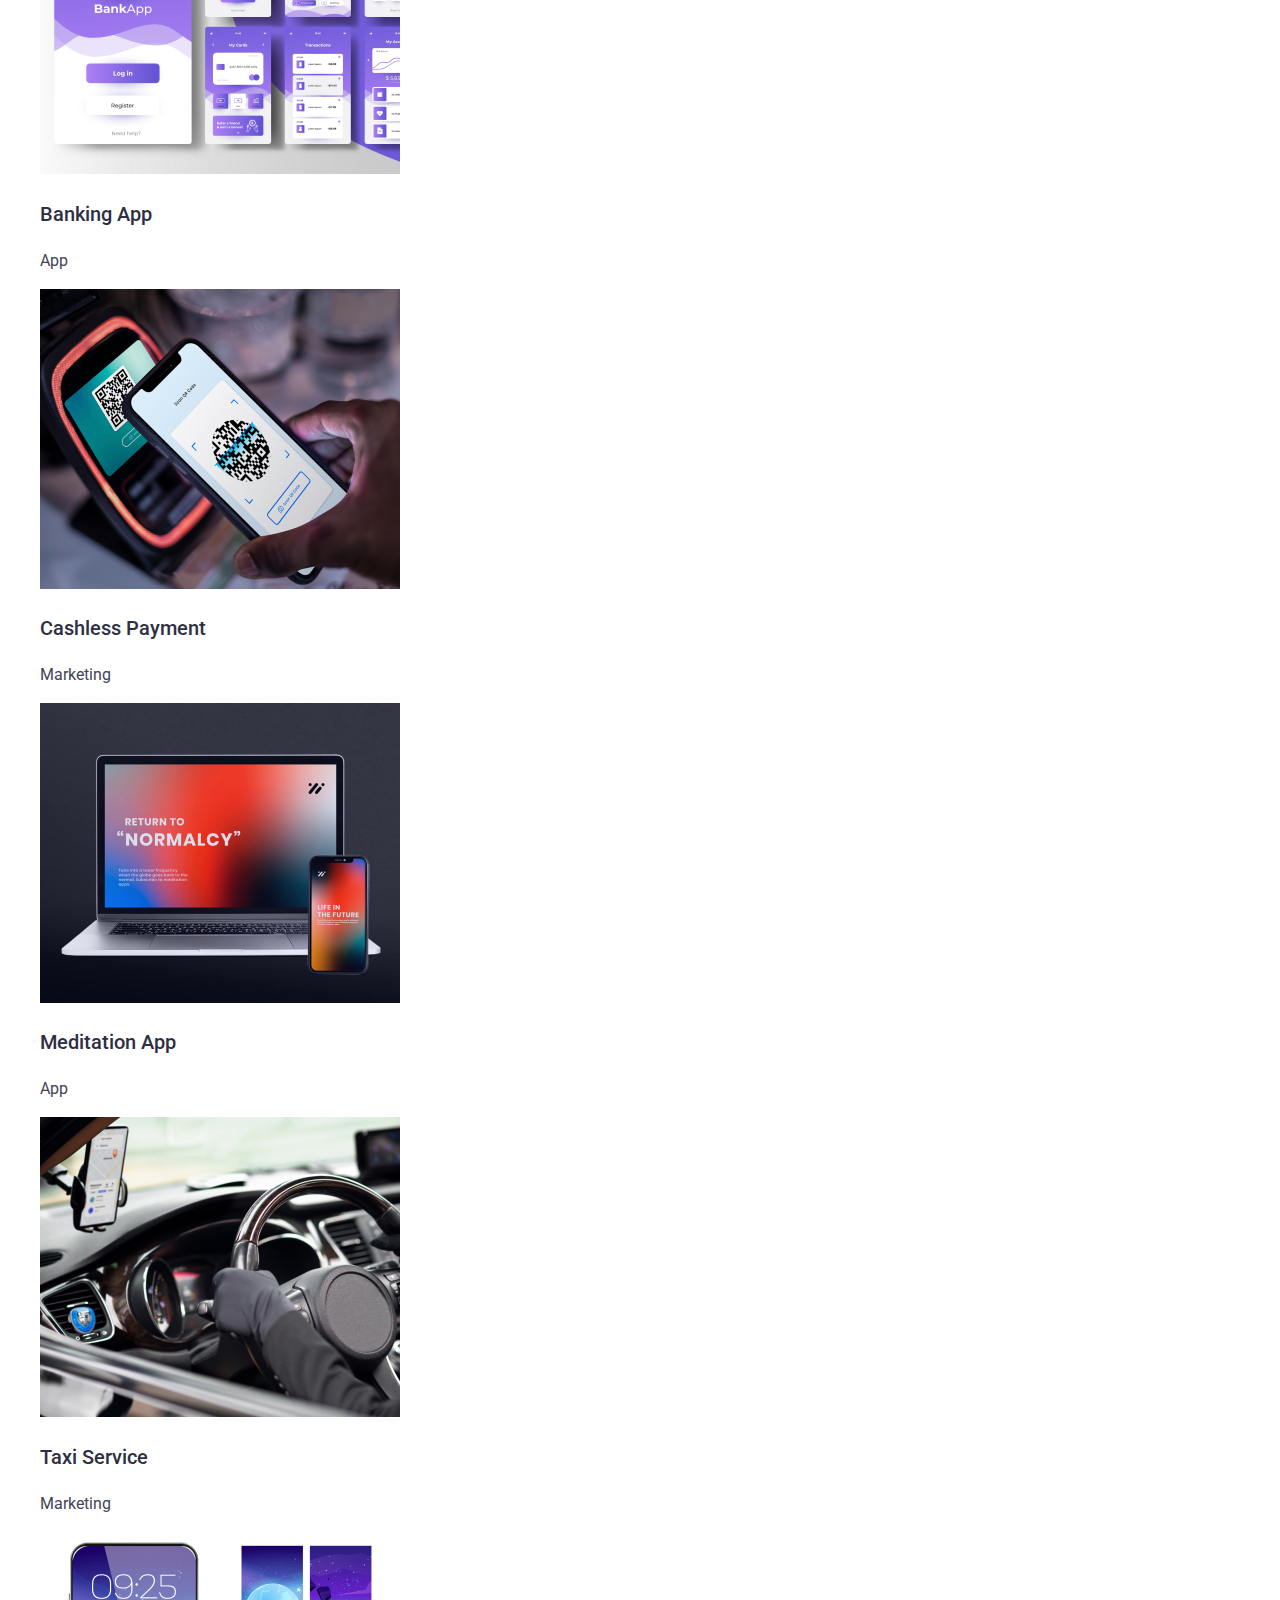
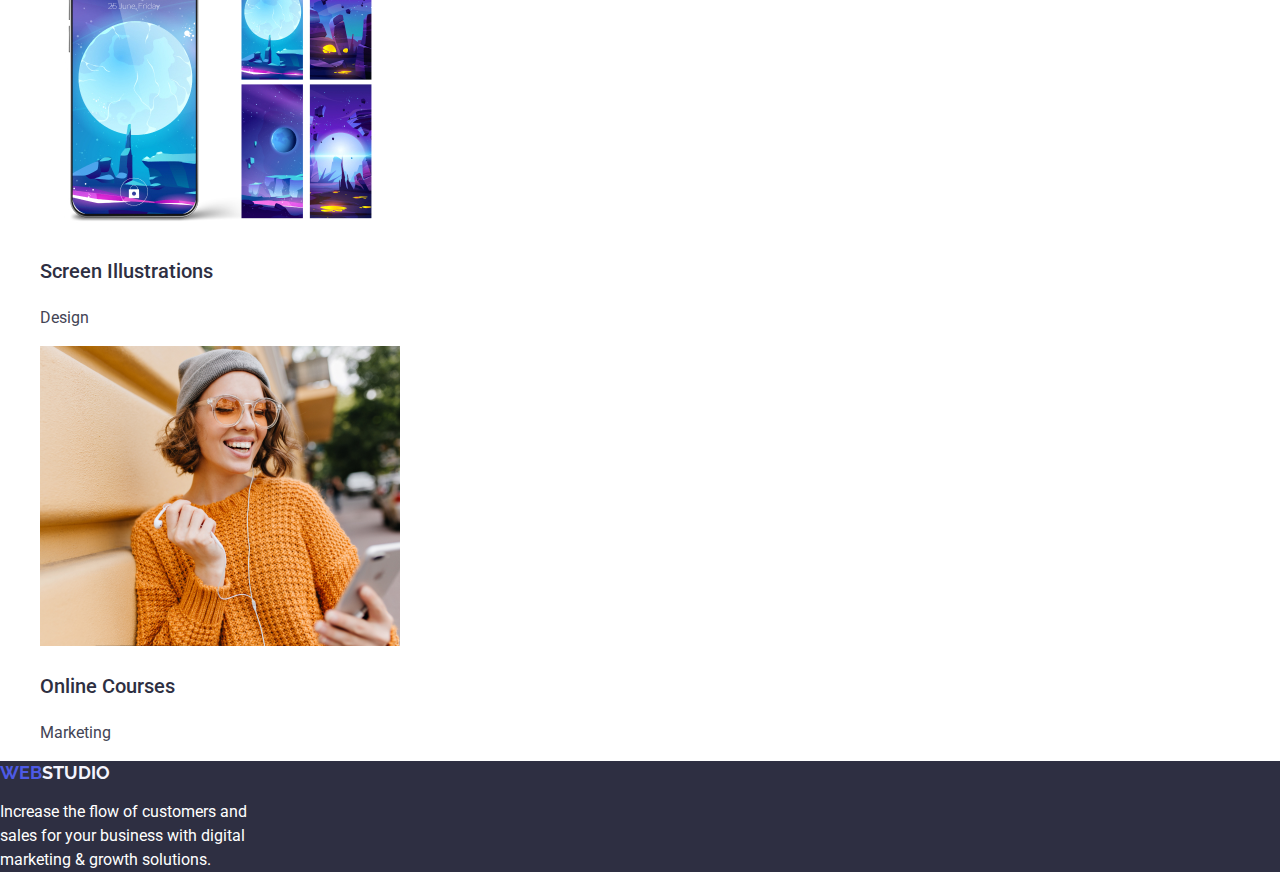
==== commit 5c899764: "finish" ====
--- a/index.html
+++ b/index.html
@@ -69,29 +69,30 @@
       <!-- Our Team bölümü -->
       <section class="section-our-team">
         <h2>Our Team</h2>
-        <ul>
-          <li>
+        <div class="team-container">
+          <div class="team-member">
             <img src="images/mark-guerrero.jpg" alt="Mark Guerrero's photo" />
             <h3 class="title-h3">Mark Guerrero</h3>
             <p>Product Designer</p>
-          </li>
-          <li>
+          </div>
+          <div class="team-member">
             <img src="images/tom-ford.jpg" alt="Tom Ford's photo" />
             <h3 class="title-h3">Tom Ford</h3>
             <p>Frontend Developer</p>
-          </li>
-          <li>
+          </div>
+          <div class="team-member">
             <img src="images/camila-garcia.jpg" alt="Camila Garcia's photo" />
             <h3 class="title-h3">Camila Garcia</h3>
             <p>Marketing</p>
-          </li>
-          <li>
+          </div>
+          <div class="team-member">
             <img src="images/daniel-wilson.jpg" alt="Daniel Wilson's photo" />
             <h3 class="title-h3">Daniel Wilson</h3>
             <p>UI Designer</p>
-          </li>
-        </ul>
+          </div>
+        </div>
       </section>
+      
       
       <!-- Our Portfolio bölümü -->
       <section class="section-four">
--- a/css/styles.css
+++ b/css/styles.css
@@ -1,6 +1,6 @@
 body {
   width: 1440px;
-  height:3300px;
+  height: 3300px;
   background-color: #ffffff;
   font-family: "Roboto", sans-serif;
   color: #434455;
@@ -12,165 +12,192 @@
   font-weight: 500;
   font-size: 1em;
   line-height: 24px;
-  initial-letter: 2%;
-  text-decoration: none;
-}
-.header{
+  text-decoration: none;
+}
+.header {
   width: 1440px;
   height: 72px;
   display: flex;
 }
-.web-header{
-    color: #4D5AE5;
-}
-.studio-header{
-  color:#2E2F42;
+.web-header {
+  color: #4d5ae5;
+}
+.studio-header {
+  color: #2e2f42;
 }
 .nav {
   list-style-type: none;
 }
-.nav :hover,
-.nav :focus {
+.nav:hover,
+.nav:focus {
   color: #404bbf;
 }
-.nav a{
-  font-family:"Ralewey" sans-serif;
-  text-decoration: none;
-  font-weight:700px;
-  font-size:18px;
+.nav a {
+  font-family: "Raleway", sans-serif;
+  text-decoration: none;
+  font-weight: 700;
+  font-size: 18px;
   line-height: 1.3125em;
-  letter-spacing:3%;
+  letter-spacing: 3%;
+  color: #2e2f42;
 }
 .adres {
   list-style-type: none;
   font-weight: 400;
   font-size: 1em;
   line-height: 24px;
-  initial-letter: 2%;
-}
-.adres :hover,
-.adres :focus {
+}
+.adres:hover,
+.adres:focus {
   color: #404bbf;
 }
-.adres a{
-    text-decoration: none;
-    color:#434455;
-}
-.title-h3{
-  color:#2E2F42;
+.adres a {
+  text-decoration: none;
+  color: #434455;
+}
+.title-h3 {
+  color: #2e2f42;
   font-weight: 500;
-  font-size: 20 px;
-  line-height: 1.5em;
-  initial-letter: 2%;
-}
-.section-one{
-  background-color: #2E2F42;
-  Width: 1440px;
-  Height: 300px;
+  font-size: 20px;
+  line-height: 1.5em;
+}
+.section-one {
+  background-color: #2e2f42;
+  width: 1440px;
+  height: 300px;
   top: 250px;
   text-align: center;
-
-}
-.h1{
-  color: #FFFFFF;
-  font-weight:700px;
-  font-size:56px;
-  line-height:60px;
-  letter-spacing: 2%;
-  text-align: center;
-}
-.order-button{
-  background-color: #4D5AE5;
+}
+.h1 {
   color: #ffffff;
-  width:169px ;
-  height:56px ;
+  font-weight: 700;
+  font-size: 56px;
+  line-height: 60px;
+  letter-spacing: 2%;
+  text-align: center;
+}
+.order-button {
+  background-color: #4d5ae5;
+  color: #ffffff;
+  width: 169px;
+  height: 56px;
   cursor: pointer;
 }
-.order-button:hover{
-  background-color:#404BBF;
-}
-.order-button:focus{
-  background-color:#404BBF;
-}
-
+.order-button:hover {
+  background-color: #404bbf;
+}
+.order-button:focus {
+  background-color: #404bbf;
+}
 .section-two li {
   list-style-type: none;
 }
-
-.section-two p{
-   font-weight: 400;
-   font-size: 16px;
-   line-height: 1.5em;
-   initial-letter: 2%;
-}
-.section-our-team{
-  background-color: #F4F4FD;
-}
-.section-our-team h2{
-  color: #2E2F42;
-  font-weight:700px;
-  font-size:36px;
-  line-height:2.5em;
-  letter-spacing: 2%;
-  text-align: center;
-}
-.section-our-team li{
-  list-style-type: none;
-}
-.section-our-team img{
-  width:264px;
-  height:260px;
-}
-
-.section-our-team p{
-  font-weight:400;
-  font-size:16px;
-  line-height:1.5em;
-  letter-spacing: 2%;
-}
-.section-four h2{
-  color: #2E2F42;
-  font-weight:700px;
-  font-size:36px;
-  line-height:2.5em;
-  letter-spacing: 2%;
-  text-align: center;
-}
-.section-four li{
-  list-style-type: none;
-}
-.section-four img{
+.section-two p {
+  font-weight: 400;
+  font-size: 16px;
+  line-height: 1.5em;
+}
+.section-our-team {
+  background-color: #f4f4fd;
+  padding: 50px 0;
+  text-align: center;
+}
+
+.section-our-team h2 {
+  color: #2e2f42;
+  font-weight: 700;
+  font-size: 36px;
+  margin-bottom: 40px;
+}
+
+/* Team Container - Esnek yerleşim */
+.team-container {
+  display: flex;
+  justify-content: space-between;
+  max-width: 1200px;
+  margin: 0 auto; /* Ortala */
+  gap: 20px; /* Kartlar arasındaki boşluk */
+}
+
+/* Team Member Kartları */
+.team-member {
+  background-color: #ffffff;
+  border: 1px solid #e0e0e0;
+  border-radius: 10px;
+  padding: 20px;
+  text-align: center;
+  flex: 1; /* Kartlar eşit genişlikte olsun */
+  max-width: 264px; /* Kart genişliği */
+  box-shadow: 0 4px 6px rgba(0, 0, 0, 0.1);
+  transition: transform 0.3s ease;
+}
+
+.team-member:hover {
+  transform: translateY(-5px); /* Hover efekti ile hafif yukarı çık */
+}
+
+.team-member img {
+  width: 150px;
+  height: 150px;
+  border-radius: 50%;
+  object-fit: cover;
+  margin-bottom: 20px;
+}
+
+.team-member h3 {
+  font-size: 18px;
+  font-weight: 500;
+  color: #2e2f42;
+  margin-bottom: 5px;
+}
+
+.team-member p {
+  font-size: 16px;
+  color: #777;
+}
+.section-four h2 {
+  color: #2e2f42;
+  font-weight: 700;
+  font-size: 36px;
+  line-height: 2.5em;
+  letter-spacing: 2%;
+  text-align: center;
+}
+.section-four li {
+  list-style-type: none;
+}
+.section-four img {
   width: 360px;
   height: 300px;
 }
 
-.section-four p{
-  font-weight:400;
-  font-size:16px;
-  line-height:1.5em;
+.section-four p {
+  font-weight: 400;
+  font-size: 16px;
+  line-height: 1.5em;
   letter-spacing: 2%;
 }
 .footer {
-  background-color: #2E2F42;
-  color:#ffffff;
-}
-.footer a{
-  font-family:"Ralewey" sans-serif;
-  text-decoration: none;
-  font-weight:700px;
-  font-size:18px;
-  line-height:1.3125em;
-  letter-spacing:3%;
-}
-.web{
-  color: #4D5AE5;
-}
-.studio{
-  color:#F4F4FD;
-}
-.footer p{
-  font-weight:400;
-  font-size:16px;
-  line-height:1.5em;
-  letter-spacing: 2%;
-}+  background-color: #2e2f42;
+  color: #ffffff;
+}
+.footer a {
+  font-family: "Raleway", sans-serif;
+  text-decoration: none;
+  font-weight: 700;
+  font-size: 18px;
+  line-height: 1.3125em;
+  letter-spacing: 3%;
+}
+.web {
+  color: #4d5ae5;
+}
+.studio {
+  color: #f4f4fd;
+}
+.footer p {
+  font-weight: 400;
+  font-size: 16px;
+  line-height: 1.5em;
+  letter-spacing: 2%;
+}
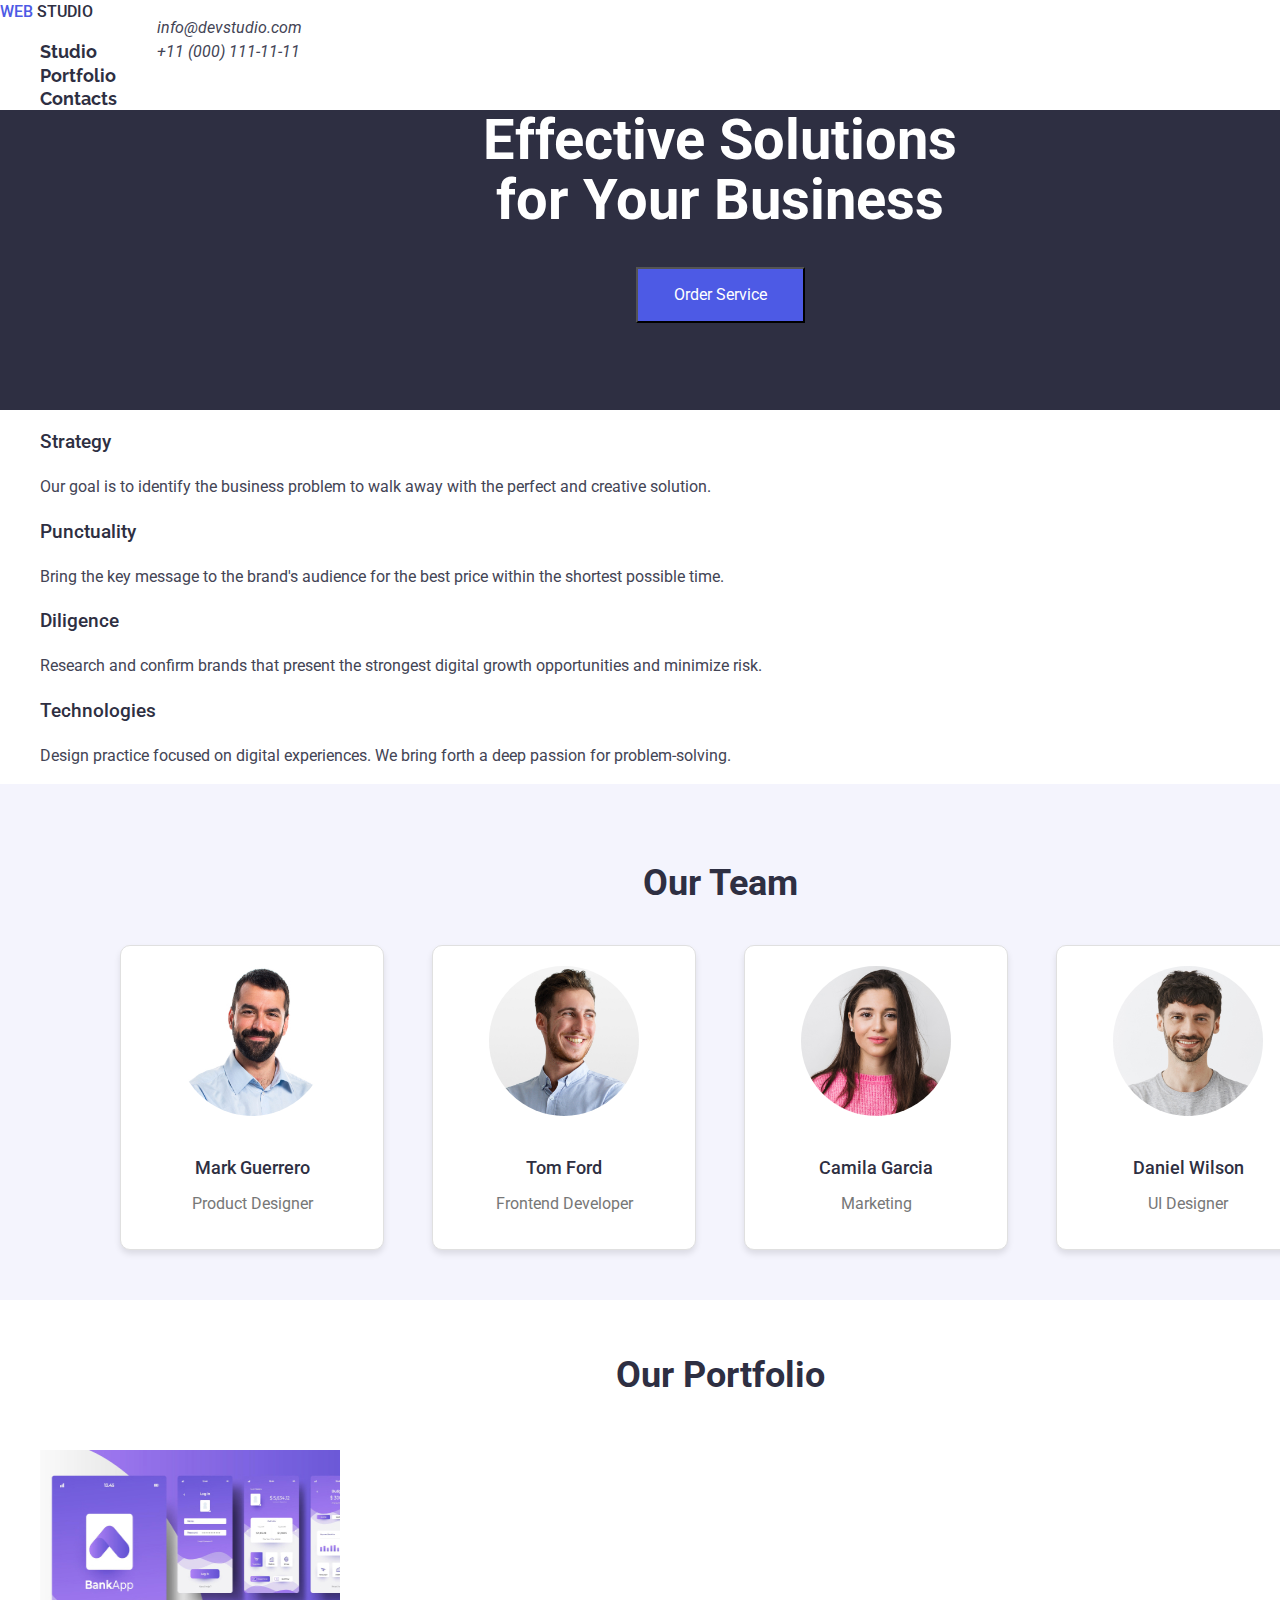
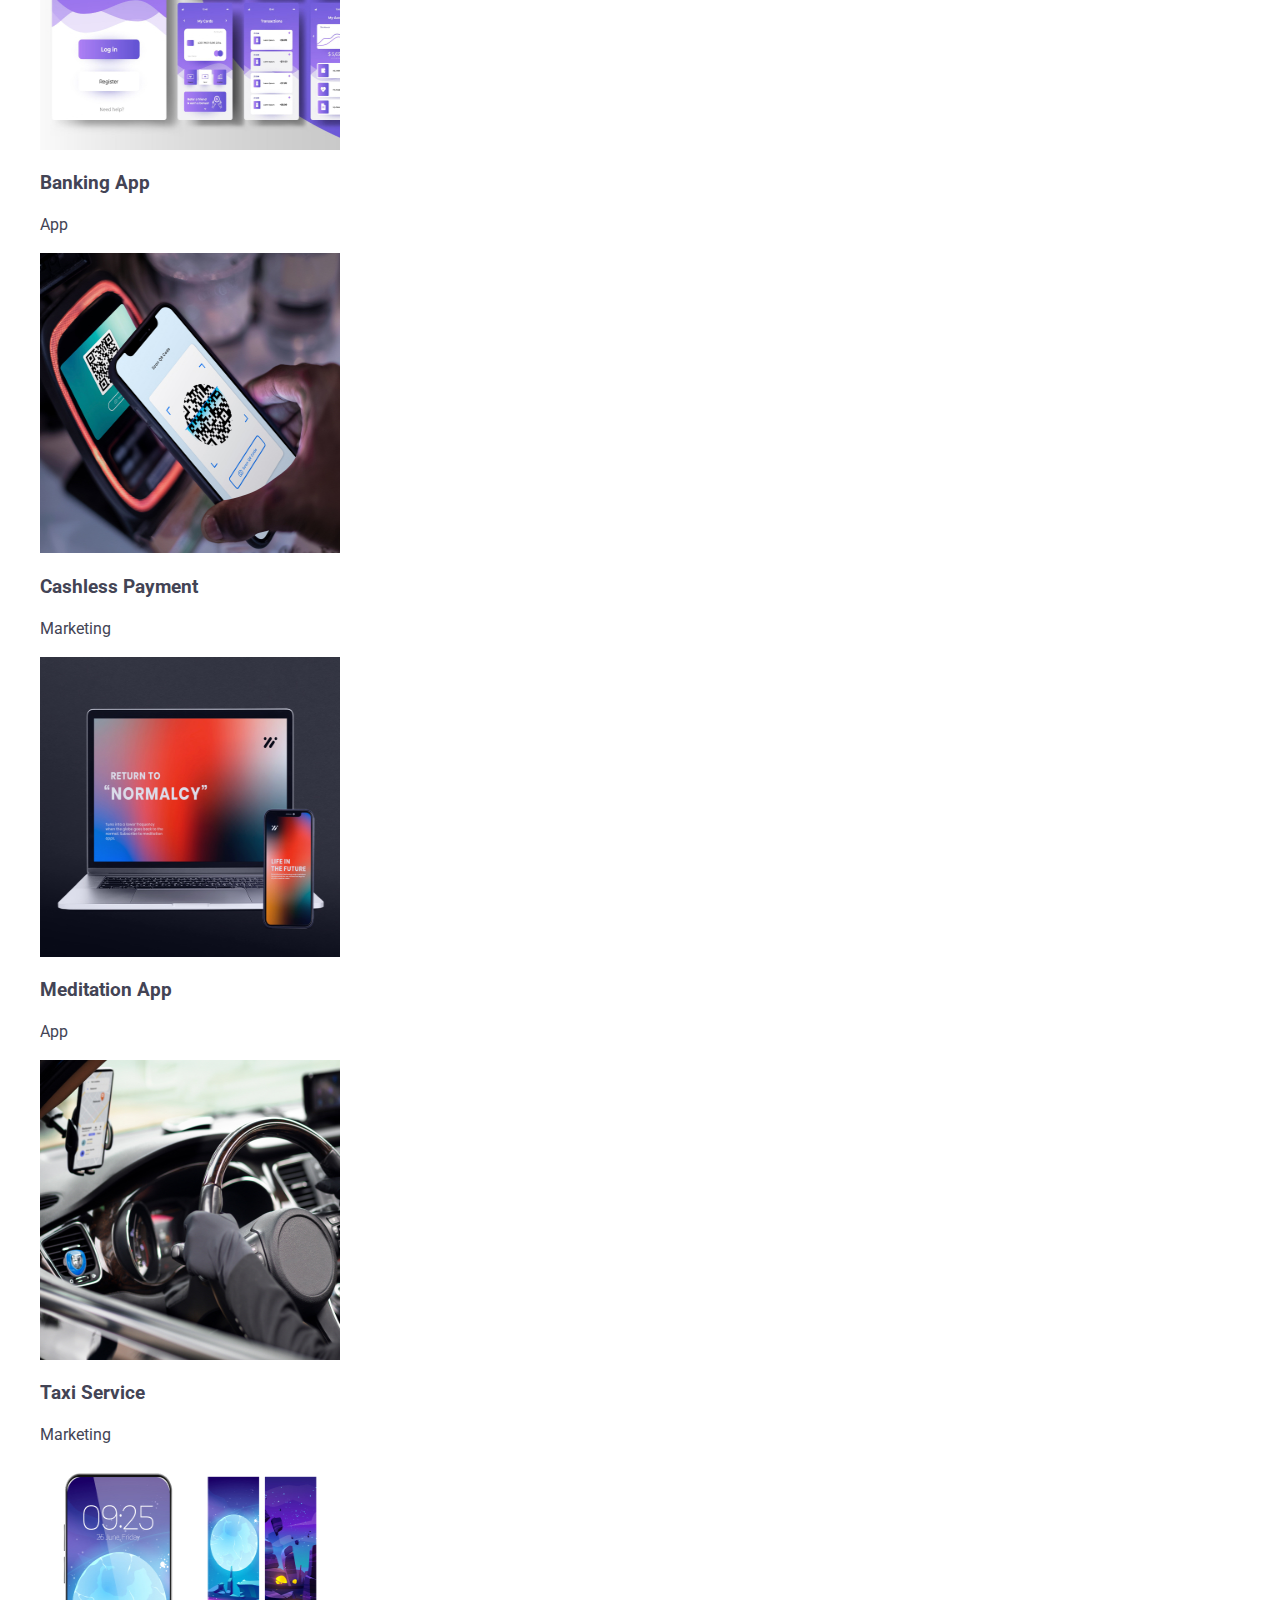
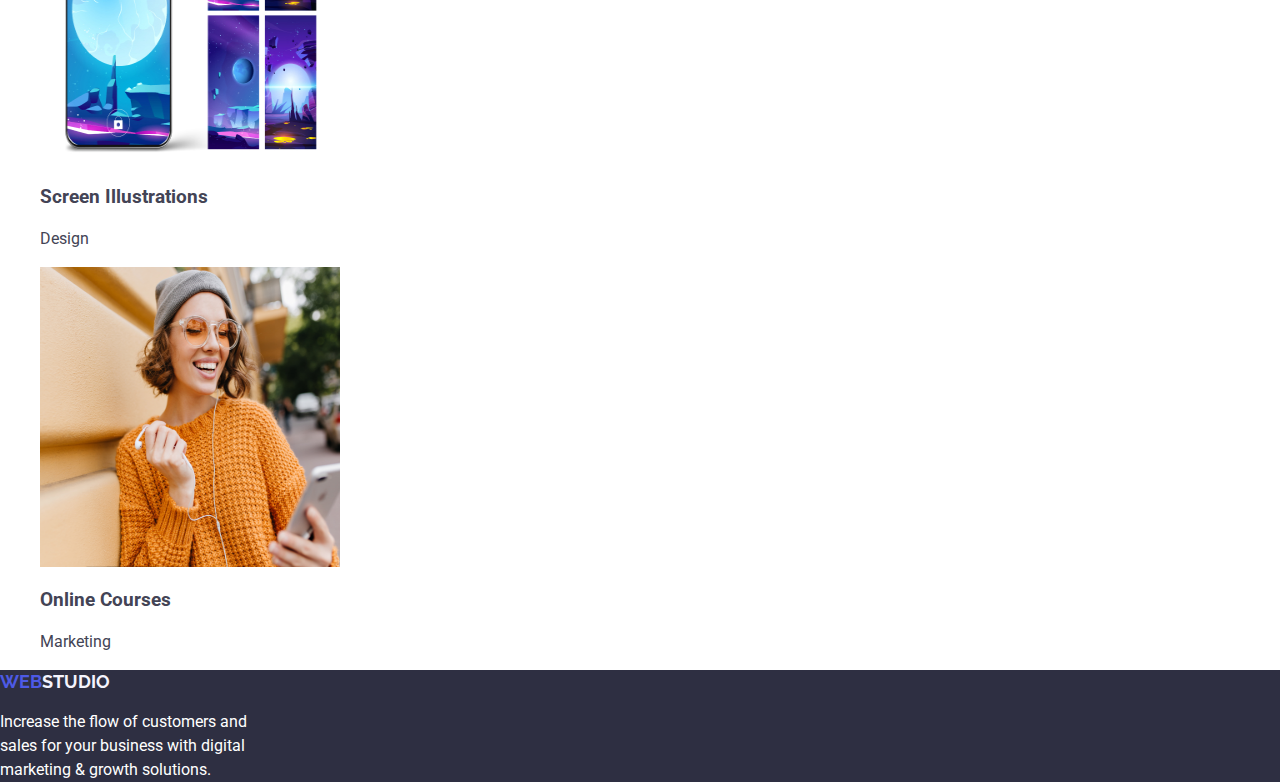
==== commit 328d81dd: "finish" ====
--- a/index.html
+++ b/index.html
@@ -71,65 +71,67 @@
         <h2>Our Team</h2>
         <div class="team-container">
           <div class="team-member">
-            <img src="images/mark-guerrero.jpg" alt="Mark Guerrero's photo" />
-            <h3 class="title-h3">Mark Guerrero</h3>
+            <img src="images/mark-guerrero.jpg" alt="Mark Guerrero's photo" width="150" height="150" />
+            <h3>Mark Guerrero</h3>
             <p>Product Designer</p>
           </div>
           <div class="team-member">
-            <img src="images/tom-ford.jpg" alt="Tom Ford's photo" />
-            <h3 class="title-h3">Tom Ford</h3>
+            <img src="images/tom-ford.jpg" alt="Tom Ford's photo" width="150" height="150" />
+            <h3>Tom Ford</h3>
             <p>Frontend Developer</p>
           </div>
           <div class="team-member">
-            <img src="images/camila-garcia.jpg" alt="Camila Garcia's photo" />
-            <h3 class="title-h3">Camila Garcia</h3>
+            <img src="images/camila-garcia.jpg" alt="Camila Garcia's photo" width="150" height="150" />
+            <h3>Camila Garcia</h3>
             <p>Marketing</p>
           </div>
           <div class="team-member">
-            <img src="images/daniel-wilson.jpg" alt="Daniel Wilson's photo" />
-            <h3 class="title-h3">Daniel Wilson</h3>
+            <img src="images/daniel-wilson.jpg" alt="Daniel Wilson's photo" width="150" height="150" />
+            <h3>Daniel Wilson</h3>
             <p>UI Designer</p>
           </div>
         </div>
       </section>
       
       
+      
       <!-- Our Portfolio bölümü -->
       <section class="section-four">
         <h2>Our Portfolio</h2>
-        <ul>
-          <li>
-            <img src="images/banking-app.jpg" alt="Banking App" />
-            <h3 class="title-h3">Banking App</h3>
+        <ul class="portfolio-list">
+          <li class="portfolio-item">
+            <img src="images/banking-app.jpg" alt="Banking App" width="300" height="200" />
+            <h3>Banking App</h3>
             <p>App</p>
           </li>
-          <li>
-            <img src="images/cashless-payment.jpg" alt="Cashless Payment" />
-            <h3 class="title-h3">Cashless Payment</h3>
+          <li class="portfolio-item">
+            <img src="images/cashless-payment.jpg" alt="Cashless Payment" width="300" height="200" />
+            <h3>Cashless Payment</h3>
             <p>Marketing</p>
           </li>
-          <li>
-            <img src="images/meditation-app.jpg" alt="Meditation App" />
-            <h3 class="title-h3">Meditation App</h3>
+          <li class="portfolio-item">
+            <img src="images/meditation-app.jpg" alt="Meditation App" width="300" height="200" />
+            <h3>Meditation App</h3>
             <p>App</p>
           </li>
-          <li>
-            <img src="images/taxi-service.jpg" alt="Taxi Service" />
-            <h3 class="title-h3">Taxi Service</h3>
+          <li class="portfolio-item">
+            <img src="images/taxi-service.jpg" alt="Taxi Service" width="300" height="200" />
+            <h3>Taxi Service</h3>
             <p>Marketing</p>
           </li>
-          <li>
-            <img src="images/screen.jpg" alt="Screen Illustrations" />
-            <h3 class="title-h3">Screen Illustrations</h3>
+          <li class="portfolio-item">
+            <img src="images/screen.jpg" alt="Screen Illustrations" width="300" height="200" />
+            <h3>Screen Illustrations</h3>
             <p>Design</p>
           </li>
-          <li>
-            <img src="images/online-courses.png" alt="Online Courses" />
-            <h3 class="title-h3">Online Courses</h3>
+          <li class="portfolio-item">
+            <img src="images/online-courses.png" alt="Online Courses" width="300" height="200" />
+            <h3>Online Courses</h3>
             <p>Marketing</p>
           </li>
         </ul>
       </section>
+      
     </main>
     
     <footer class="footer">
--- a/css/styles.css
+++ b/css/styles.css
@@ -28,8 +28,8 @@
 .nav {
   list-style-type: none;
 }
-.nav:hover,
-.nav:focus {
+.nav :hover,
+.nav :focus {
   color: #404bbf;
 }
 .nav a {
@@ -47,8 +47,8 @@
   font-size: 1em;
   line-height: 24px;
 }
-.adres:hover,
-.adres:focus {
+.adres :hover,
+.adres :focus {
   color: #404bbf;
 }
 .adres a {
@@ -58,7 +58,7 @@
 .title-h3 {
   color: #2e2f42;
   font-weight: 500;
-  font-size: 20px;
+  font-size: 20 px;
   line-height: 1.5em;
 }
 .section-one {
@@ -137,7 +137,6 @@
 }
 
 .team-member img {
-  width: 150px;
   height: 150px;
   border-radius: 50%;
   object-fit: cover;
@@ -167,7 +166,6 @@
   list-style-type: none;
 }
 .section-four img {
-  width: 360px;
   height: 300px;
 }
 
